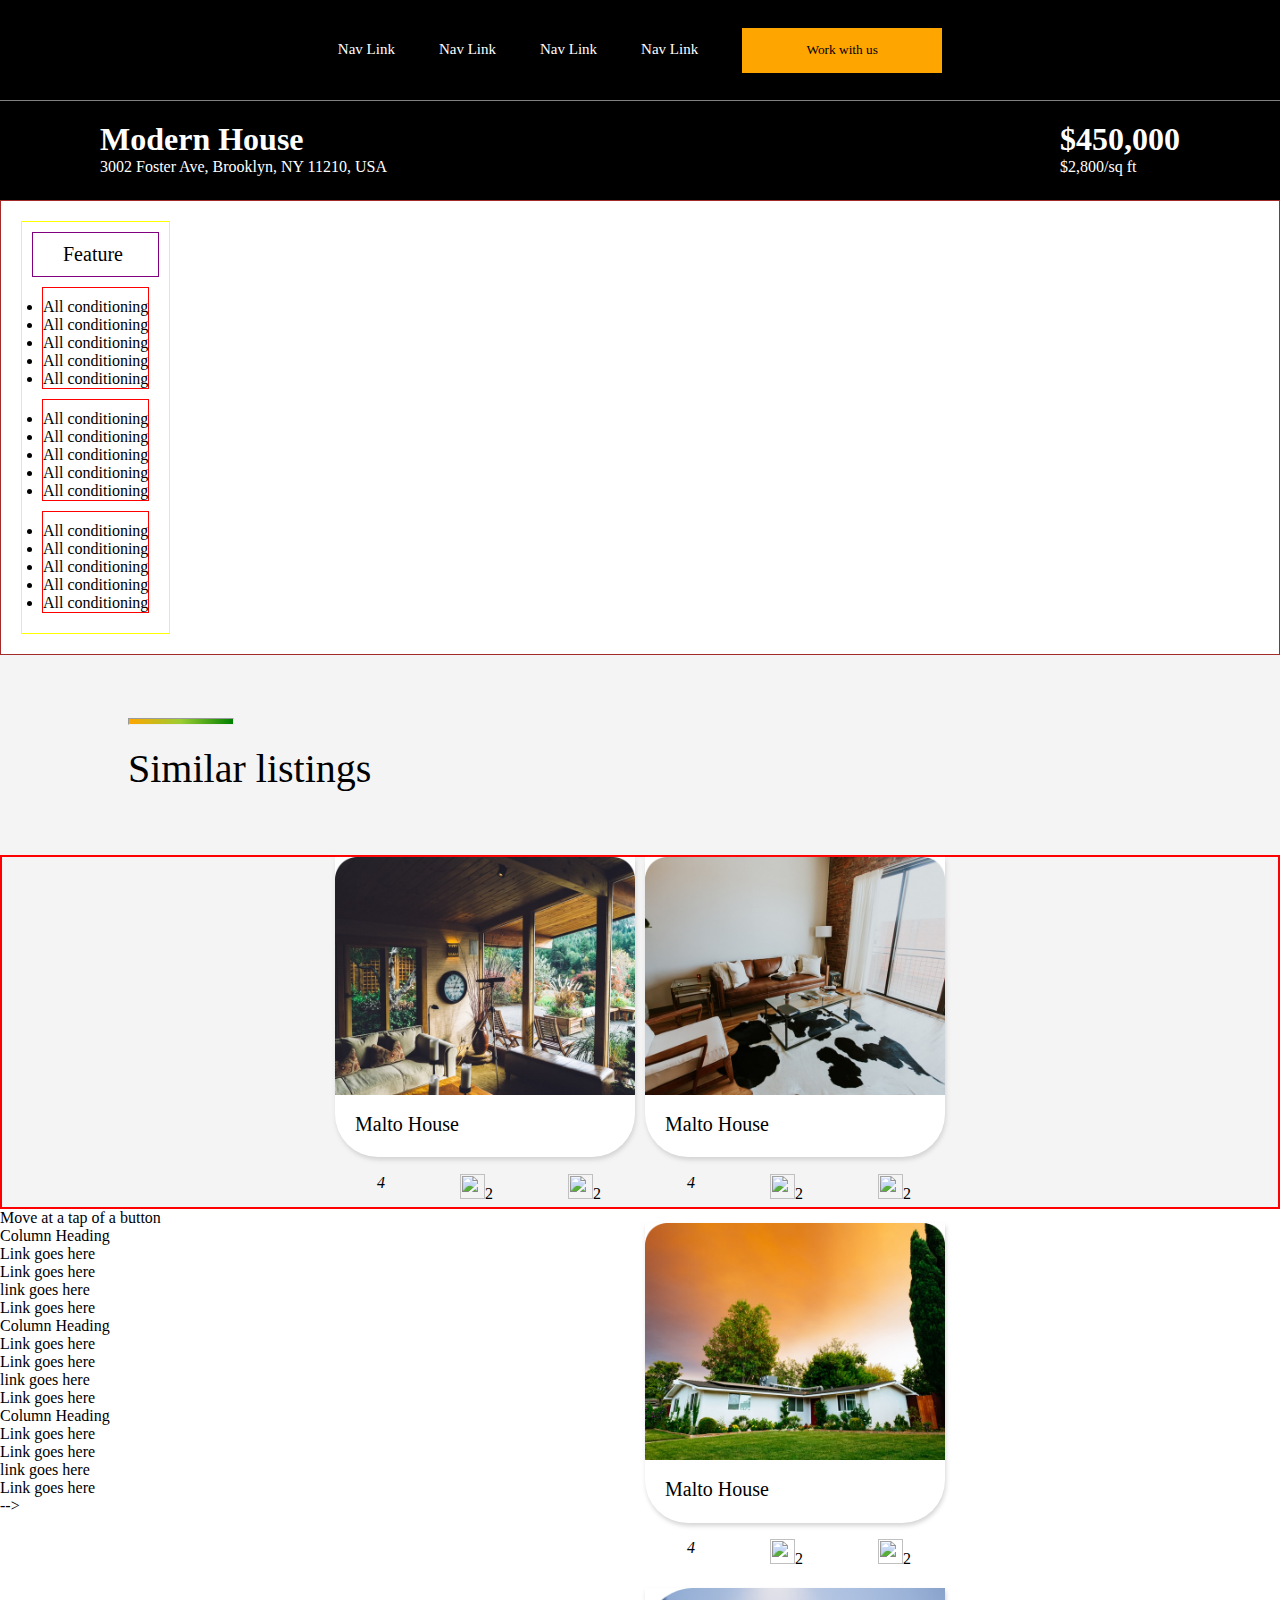
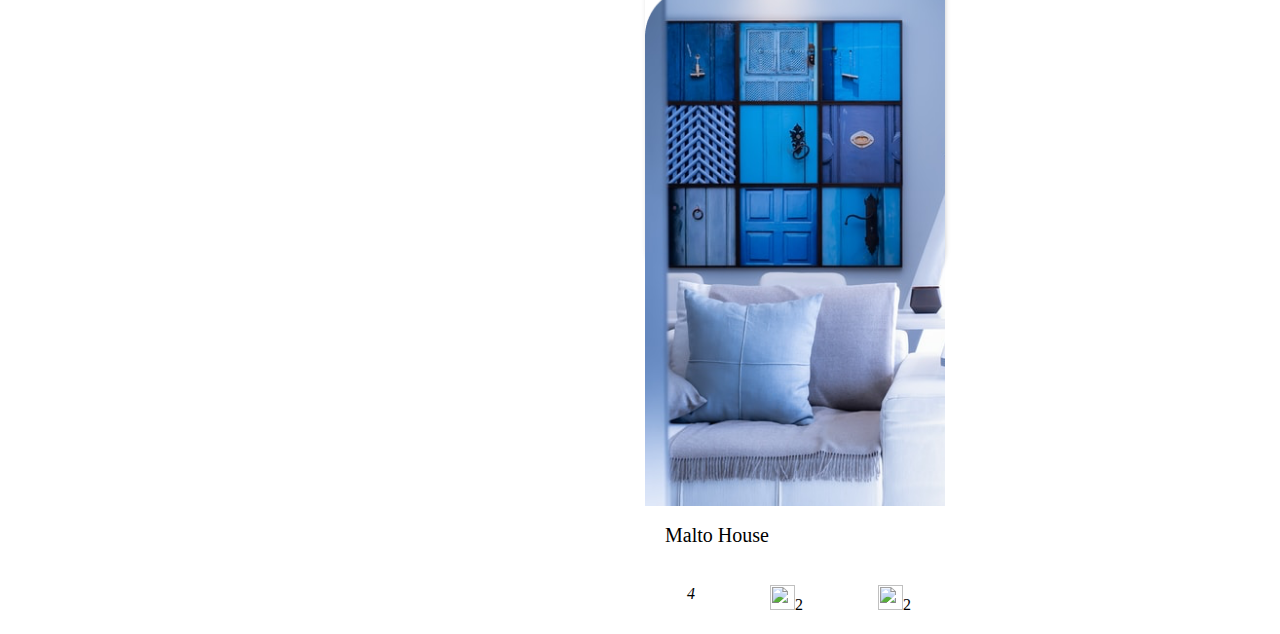
==== movers.html @ b7809512 "Add a README.md" ====
<html lang="en">

  <head>
    <meta charset="UTF-8">
    <meta http-equiv="X-UA-Compatible" content="IE=edge">
    <meta name="viewport" content="width=device-width, initial-scale=1.0">
    <title>Page2</title>
    <link rel="stylesheet" href="./assets/index.css/styles2.css">
    <script src="https://kit.fontawesome.com/23f94e1453.js" crossorigin="anonymous"></script>
    <link rel="preconnect" href="https://fonts.googleapis.com">
    <link rel="preconnect" href="https://fonts.gstatic.com" crossorigin>
  </head>

  <body>
    <!--pg2section1-->
    <header class="header">
      <nav class="navbar">
        <ul>
          <li>Nav Link</li>
          <li>Nav Link</li>
          <li>Nav Link</li>
          <li>Nav Link</li>
          <li><button type="submit" class="header_btn">Work with us</button></li>
        </ul>
      </nav>
      <div class="header_lower_section">
        <div class="left_section">
          <h1>Modern House</h1>
          <p>3002 Foster Ave, Brooklyn, NY 11210, USA</p>
        </div>
        <div class="right_section">
          <h1>$450,000</h1>
          <p>$2,800/sq ft</p>
        </div>
      </div>
    </header>

    <!--<div class="Showcase">
      <div class="pictures">
        <div class="bigPic">
          <img src="" alt="">
        </div>
        <div class="smallPic">
          <img src="" alt="">
          <img src="" alt="">
          <img src="" alt="">
          <img src="" alt="">
          <img src="" alt="">
          <img src="" alt="">
          <img src="" alt="">
        </div>
      </div>
      <div class="pg2card">

      </div>
    </div>-->


    
    <!--<section class="pg2section4">

      <div class="section4Dets">
        <div class="desc1">
          <h3>Description</h3>
        </div>

        <div class="paragraph">
          <p>Lorem ipsum dolor, sit amet consectetur adipisicing elit. Officia iste<br> quis excepturi delectus
            voluptatum
            earum nostrum atque sunt ab eius<br> veniam corporis reiciendis quidem, quo autem cupiditate hic
            reprehenderit
            fugit?</p>
        </div>

        <div class="paragraph">
          <p>Lorem ipsum dolor, sit amet consectetur adipisicing elit. Dolore cum<br> maxime deleniti eveniet ducimus
            dolores vero, nam sapiente amet culpa, aliquid<br> dignissimos nesciunt sint ea. Magni rerum harum aut
            ducimus.
          </p>
        </div>

        <div class="paragraph>">
          <p>Lorem ipsum dolor sit amet, consectetur adipisicing elit. Nisi, eum deleniti<br> nam
            totam ipsam sit tenetur
            assumenda voluptates similique officiis. Accusantium <br>aliquam ducimus excepturi aperiam doloribus
            asperiores
            nam, ut magni?</p>
        </div>
      </div>


      </div>
    </section>-->

      <section class="pg2section5">
        <div class="section5Dets">
          <div class="feature">
            <h3>Feature</h3>

          </div>
          <div class="list1">
            <ul>
              <li>All conditioning</li>
              <li>All conditioning</li>
              <li>All conditioning</li>
              <li>All conditioning</li>
              <li>All conditioning</li>
            </ul>
          </div>
          <div class="list2">
            <ul>
              <li>All conditioning</li>
              <li>All conditioning</li>
              <li>All conditioning</li>
              <li>All conditioning</li>
              <li>All conditioning</li>
            </ul>
          </div>
          <div class="list3">
            <ul>
              <li>All conditioning</li>
              <li>All conditioning</li>
              <li>All conditioning</li>
              <li>All conditioning</li>
              <li>All conditioning</li>
            </ul>
          </div>
        </div>
    </section>


    <!--pg2Section6-->
    <div class="listings">
      <hr class="line2">
      <h2>Similar listings</h2>
    </div>

    <section class="similarListings">
      <div class="images">
        <div class="Malto">
          <img src="./assets/images/Rectangle-7.png" alt="Malto House">
        </div>
        <br>
        <div class="generalbox">
          <h3>
            Malto House
          </h3>

          <br>
          <div class="icons">
            <div class="box1">
              <i class="fa-solid fa-car fa-1x"> 4</i>
            </div>
            <div class="box2">
              <img
                src="https://img.icons8.com/external-glyph-pongsakorn-tan/64/000000/external-bath-furniture-glyph-pongsakorn-tan.png">2
            </div>
            <div class="box3">
              <img src="https://img.icons8.com/ios-glyphs/30/000000/hashtag-large.png">2
            </div>

          </div>
        </div>

      </div>


      <div class="images">
        <div class="Malto">
          <img src="./assets/images/Rectangle-8.png" alt="Malto House">
        </div>
        <br>
        <div class="generalbox">
          <h3>
            Malto House
          </h3>

          <br>
          <div class="icons">
            <div class="box1">
              <i class="fa-solid fa-car fa-1x"> 4</i>
            </div>
            <div class="box2">
              <img
                src="https://img.icons8.com/external-glyph-pongsakorn-tan/64/000000/external-bath-furniture-glyph-pongsakorn-tan.png">2
            </div>
            <div class="box3">
              <img src="https://img.icons8.com/ios-glyphs/30/000000/hashtag-large.png">2
            </div>

          </div>

        </div>

        <div class="images">
          <div class="Malto">

            <img src="./assets/images/Rectangle-9.png" alt="Malto House">
          </div>
          <br>
          <div class="generalbox">
            <h3>
              Malto House
            </h3>

            <br>
            <div class="icons">
              <div class="box1">
                <i class="fa-solid fa-car fa-1x"> 4</i>
              </div>
              <div class="box2">
                <img
                  src="https://img.icons8.com/external-glyph-pongsakorn-tan/64/000000/external-bath-furniture-glyph-pongsakorn-tan.png">2
              </div>
              <div class="box3">
                <img src="https://img.icons8.com/ios-glyphs/30/000000/hashtag-large.png">2
              </div>

            </div>

          </div>

          <div class="images">
            <div class="Malto">

              <img src="./assets/images/Rectangle-10.png" alt="Malto House">
            </div>
            <br>
            <div class="generalbox">
              <h3>
                Malto House
              </h3>

              <br>
              <div class="icons">
                <div class="box1">
                  <i class="fa-solid fa-car fa-1x"> 4</i>
                </div>
                <div class="box2">
                  <img
                    src="https://img.icons8.com/external-glyph-pongsakorn-tan/64/000000/external-bath-furniture-glyph-pongsakorn-tan.png">2
                </div>
                <div class="box3">
                  <img src="https://img.icons8.com/ios-glyphs/30/000000/hashtag-large.png">2
                </div>

              </div>

            </div>
    </section>


    <footer>
      <div class="sect_a">
        <p class="footer_p">Move at a tap of <span class="orange_footer_text">a button</span> </p>
      </div>
      <div class="footer_flex_items">
        <!--<div class="icons">
          icons
        </div>-->
        <div class="link_list_1">
          <ul>
            <li class="heading">Column Heading</li>
            <li>Link goes here</li>
            <li>Link goes here</li>
            <li>link goes here</li>
            <li>Link goes here</li>
          </ul>
        </div>
        <div class="link_list_1">
          <ul>
            <li class="heading">Column Heading</li>
            <li>Link goes here</li>
            <li>Link goes here</li>
            <li>link goes here</li>
            <li>Link goes here</li>
          </ul>
        </div>
        <div class="link_list_1">
          <ul>
            <li class="heading">Column Heading</li>
            <li>Link goes here</li>
            <li>Link goes here</li>
            <li>link goes here</li>
            <li>Link goes here</li>
          </ul>
        </div>
      </div>-->
    </footer>

  </body>



</html>
---- assets/index.css/styles2.css ----
* {
  margin: 0;
  padding: 0;
  font-family: 'Poppins', 'Actor', 'Adamina';
}

header {
  background-color: black;
  height: 200px;
}

.navbar {
  display: flex;
  justify-content: space-evenly;
  height: 100px;
  align-items: center;

}

.navbar>ul>li {
  color: white;
  display: inline-block;
  padding: 20px;
  font-size: 15px;
}

.header_btn {
  background-color: orange;
  height: 45px;
  width: 200px;
  border: none;
}

.header_lower_section {
  display: flex;
  justify-content: space-between;
  color: white;
  padding-right: 100px;
  padding-left: 100px;
  border-top: 1px solid gray;
  padding-top: 20px;
  padding-bottom: 20px;
}

.pg2section4 {
  border: 1px solid blue;
  padding: 10px;
  margin: 10px;
}

.section4Dets {
  border: 1px solid yellow;
  padding-top: 10px;
  padding-bottom: 10px;
  margin-top: 10px;
  margin-bottom: 10px;
}

.desc1 {
  border: 1px solid purple;
  margin-top: 10px;
  margin-bottom: 10px;
}

.paragraph {
  border: 1px solid green;
  padding-top: 10px;
  padding-bottom: 10px;
  padding-left: 10px;
}

.pg2section5 {
  border: 1px solid brown;
  padding: 20px;
  display: flex;
  justify-content: space-between;
}

.section5Dets {
  border: 1px solid yellow;
  padding: 10px;
  justify-content: space-between;
  display: inline-block;
}

.feature {
  border: 1px solid purple;
  padding: 10px;

}

.list1 {
  border: 1px solid red;
  flex-direction: row;
  padding-top: 10px;
  margin: 10px;
}

.list2 {
  border: 1px solid red;
  flex-direction: row;
  padding-top: 10px;
  margin: 10px;
}

.list3 {
  border: 1px solid red;
  flex-direction: row;
  padding-top: 10px;
  margin: 10px;
}

.listings {
  display: flex;
  flex-direction: column;
  height: 200px;
  justify-content: center;
  background: rgba(204, 204, 204, 0.21);
  padding-left: 10%;
}

hr.line2 {
  width: 9%;
  height: 5px;
  background-image: linear-gradient(to right, orange, yellowgreen, green);
}

.listings h2 {
  font-weight: lighter;
  font-size: 40px;
  padding-top: 20px;
}

.box1 img {
  width: 25px;
}

.box2 img {
  width: 25px;
}

.box3 img {
  width: 25px;
}

.Malto img {
  width: 300px;
}


.icons {
  display: flex;
  gap: 5px;
}

.similarListings {
  display: flex;
  justify-content: center;
  background: #cccccc36;
  height: 350px;
  gap: 10px;
  border: 2px solid red;
}


.box1 {
  padding: 20px 20px 20px 42px;
}

.box2 {
  padding: 20px 20px 20px 50px;
}

.box3 {
  padding: 20px 20px 20px 50px;
}

.images {
  background: #fff;
  height: 300px;
  border-bottom-left-radius: 43px;
  border-bottom-right-radius: 43px;
  box-shadow: 1px 3px 4px 0px #cccc;
}

h3 {
  padding-left: 20px;
  font-size: 20px;
  font-weight: lighter;
}


/* footer { 
  background-color: rgb(0, 0, 7);
  height: 300px;
}

.footer_flex_items {
  display: flex;
  justify-content: space-around;
  color: white;
}

.footer_p {
  font-size: 30px;
  color: white;
  margin-bottom: 50px;
  padding-left: 50px;
  padding-top: 80px;
}

.heading {
  list-style: none;
  font-style: bold;
}

.orange_footer_text {
  color: orange;
}
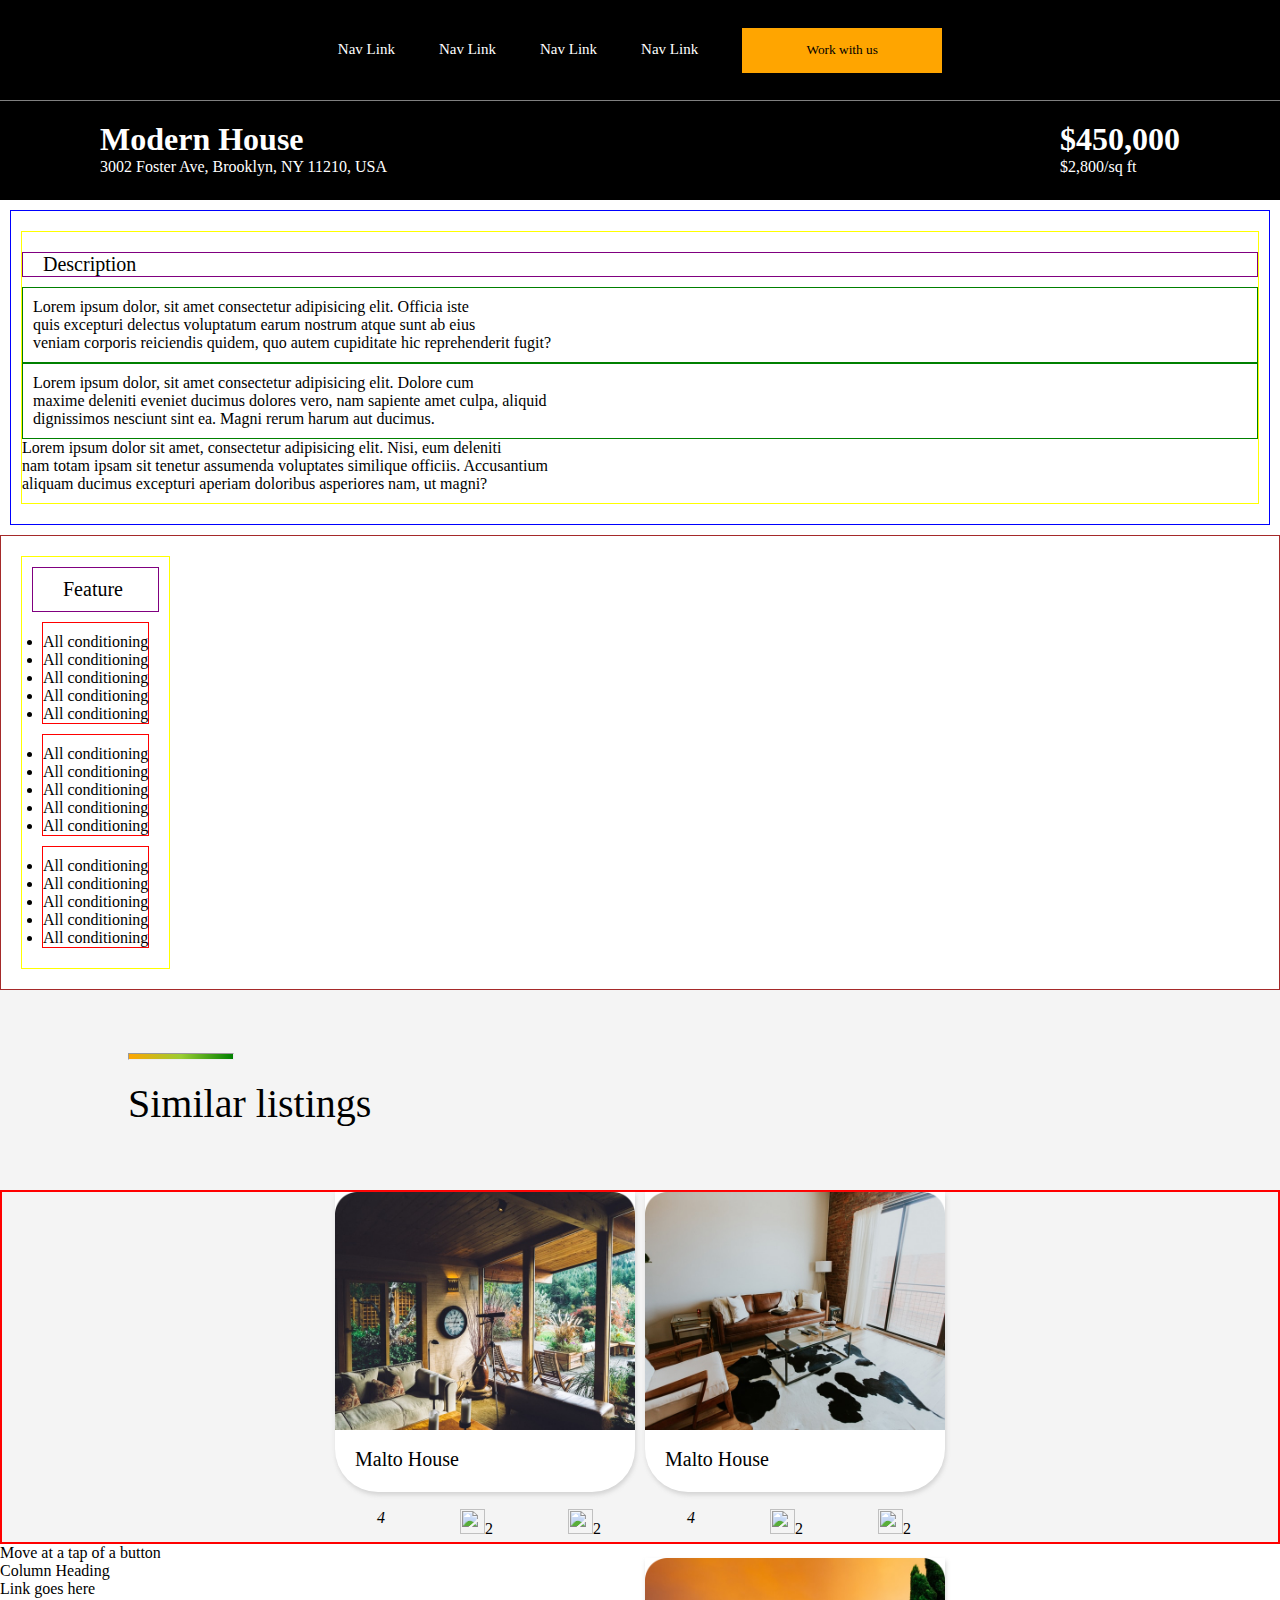
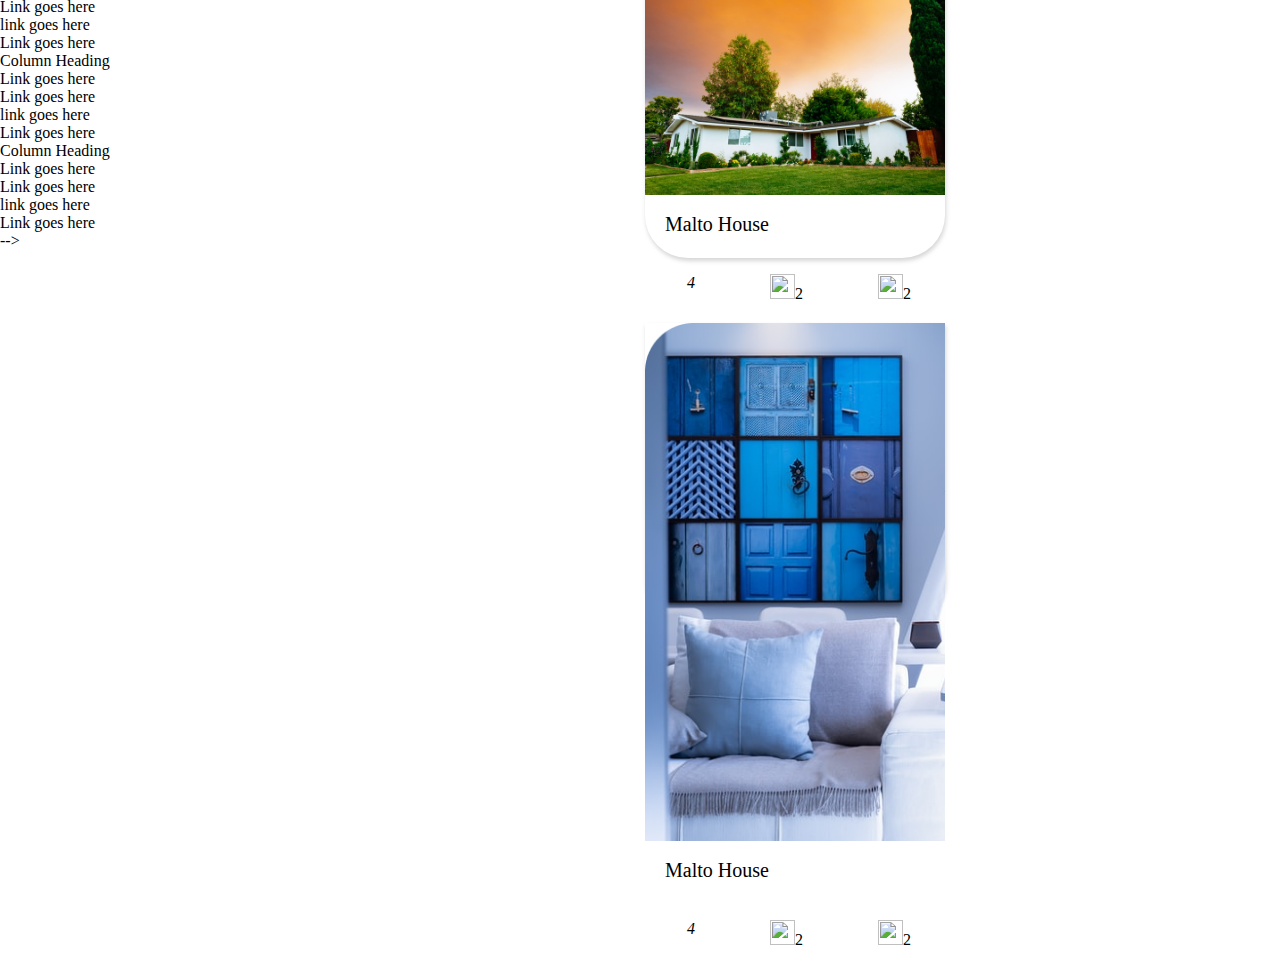
==== commit 081c8644: "Update page 2" ====
--- a/movers.html
+++ b/movers.html
@@ -57,7 +57,7 @@
 
 
     
-    <!--<section class="pg2section4">
+    <section class="pg2section4">
 
       <div class="section4Dets">
         <div class="desc1">
@@ -90,7 +90,7 @@
 
 
       </div>
-    </section>-->
+    </section>
 
       <section class="pg2section5">
         <div class="section5Dets">
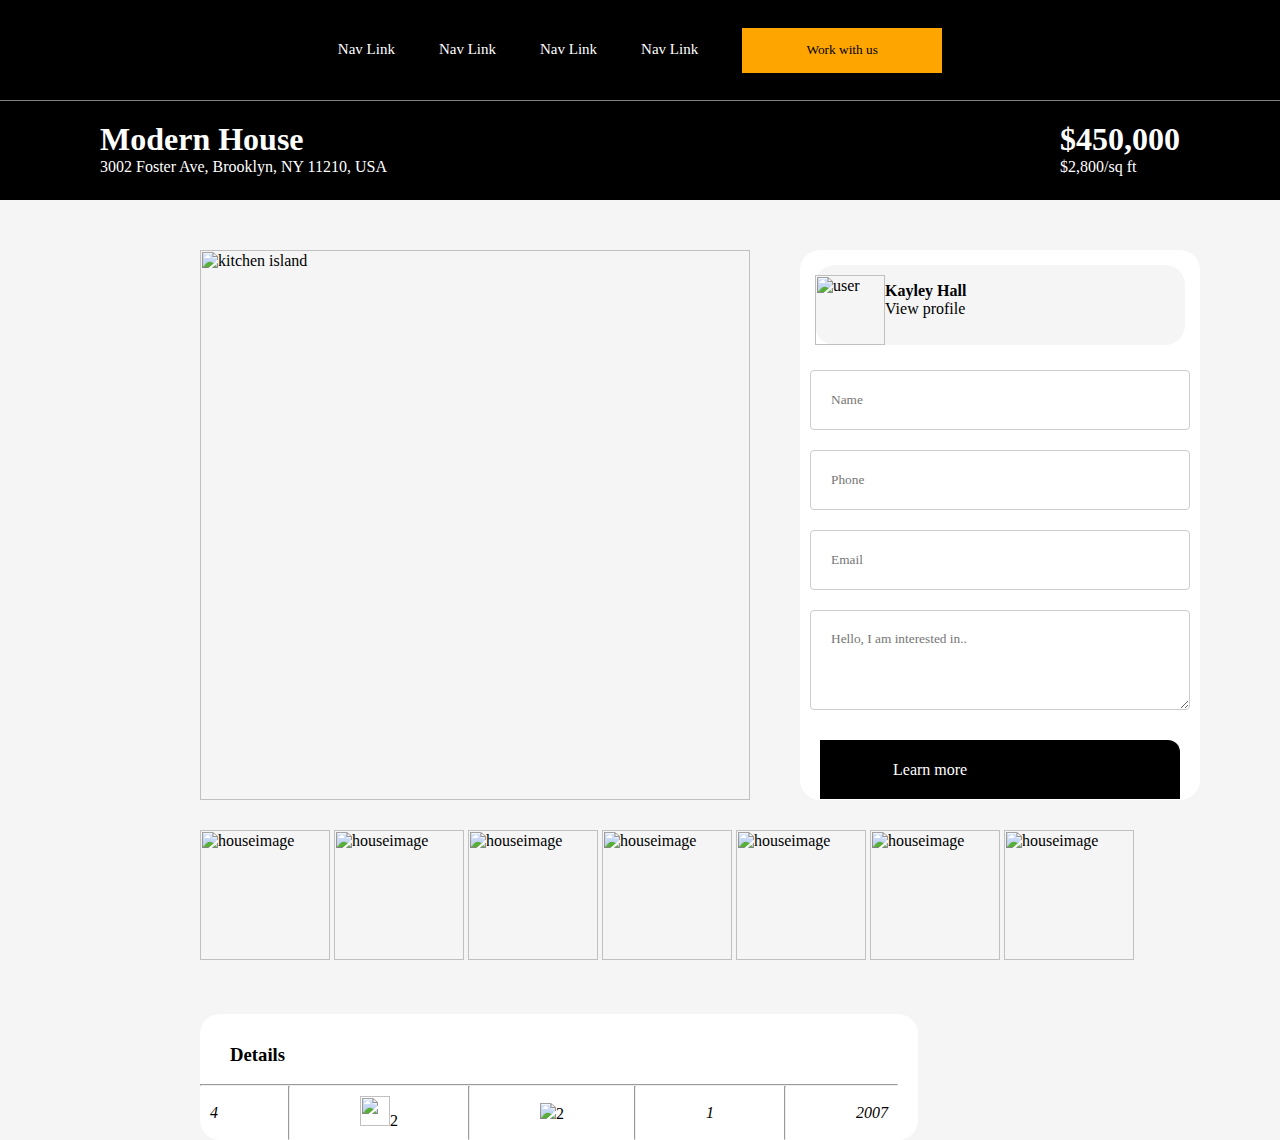
==== commit 982ce54f: "Add images and icons in page 2" ====
--- a/movers.html
+++ b/movers.html
@@ -34,30 +34,89 @@
         </div>
       </div>
     </header>
-
-    <!--<div class="Showcase">
-      <div class="pictures">
-        <div class="bigPic">
-          <img src="" alt="">
-        </div>
-        <div class="smallPic">
-          <img src="" alt="">
-          <img src="" alt="">
-          <img src="" alt="">
-          <img src="" alt="">
-          <img src="" alt="">
-          <img src="" alt="">
-          <img src="" alt="">
-        </div>
-      </div>
-      <div class="pg2card">
-
-      </div>
-    </div>-->
-
-
-    
-    <section class="pg2section4">
+    <!--pg2section2-->
+
+    <div class="content-wrapper">
+
+      <div class="kitchen">
+        <div class="kitchen-island">
+          <img src="./assests/images/Property%20House.png" alt="kitchen island">
+        </div>
+        <div class="profile">
+          <form action="">
+            <div class="profile-img">
+              <img src="/assests/images/user.png" alt="user">
+              <div class="kaylee">
+                <h4>Kayley Hall</h4>
+                <p>View profile</p>
+              </div>
+            </div>
+            <input type="text" id="name" name="firstname" placeholder="Name">
+            <input type="text" id="phone" name="firstname" placeholder="Phone">
+            <input type="text" id="email" name="firstname" placeholder="Email">
+            <textarea id="subject" name="subject" placeholder="Hello, I am interested in.."
+              style="height:100px"></textarea>
+          </form>
+          <div class="learn-more">
+            <a class="learn">Learn more</a>
+          </div>
+        </div>
+      </div>
+
+      <div class="slid-show">
+        <img src="/assests/images/Rectangle.png" alt="houseimage">
+        <img src="/assests/images/Rectangle-1.png" alt="houseimage">
+        <img src="/assests/images/Rectangle-2.png" alt="houseimage">
+        <img src="/assests/images/Rectangle-3.png" alt="houseimage">
+        <img src="/assests/images/Rectangle-4.png" alt="houseimage">
+        <img src="/assests/images/Rectangle-5.png" alt="houseimage">
+        <img src="/assests/images/Rectangle-6.png" alt="houseimage">
+      </div>
+
+
+      <!--pq2section3-->
+      <div class="details">
+        <div class="main-box">
+          <h3>Details</h3>
+          <br>
+          <hr style="color: black">
+          <div class="icons2">
+
+            <div class="box1">
+              <i class="fa-solid fa-car fa-1x"> 4</i>
+            </div>
+            <hr style="color: black">
+            <div class="box1">
+              <img style="width: 30px; height: 30px"
+                src="https://img.icons8.com/external-glyph-pongsakorn-tan/64/000000/external-bath-furniture-glyph-pongsakorn-tan.png">2
+            </div>
+            <hr style="color: black">
+            <div class="box1">
+              <img src="https://img.icons8.com/ios-glyphs/30/000000/hashtag-large.png">2
+            </div>
+            <hr style="color: black">
+            <div class="box1">
+              <i class="fa-solid fa-building-columns fa-1x"> 1</i>
+            </div>
+            <hr style="color: black">
+            <div class="box1">
+              <i class="fa-regular fa-calendar"> 2007</i>
+            </div>
+
+          </div>
+
+        </div>
+      </div>
+
+
+    </div>
+
+
+
+
+
+
+    <!--<section class="pg2section4">
 
       <div class="section4Dets">
         <div class="desc1">
@@ -92,44 +151,44 @@
       </div>
     </section>
 
-      <section class="pg2section5">
-        <div class="section5Dets">
-          <div class="feature">
-            <h3>Feature</h3>
-
-          </div>
-          <div class="list1">
-            <ul>
-              <li>All conditioning</li>
-              <li>All conditioning</li>
-              <li>All conditioning</li>
-              <li>All conditioning</li>
-              <li>All conditioning</li>
-            </ul>
-          </div>
-          <div class="list2">
-            <ul>
-              <li>All conditioning</li>
-              <li>All conditioning</li>
-              <li>All conditioning</li>
-              <li>All conditioning</li>
-              <li>All conditioning</li>
-            </ul>
-          </div>
-          <div class="list3">
-            <ul>
-              <li>All conditioning</li>
-              <li>All conditioning</li>
-              <li>All conditioning</li>
-              <li>All conditioning</li>
-              <li>All conditioning</li>
-            </ul>
-          </div>
-        </div>
+    <section class="pg2section5">
+      <div class="section5Dets">
+        <div class="feature">
+          <h3>Feature</h3>
+
+        </div>
+        <div class="list1">
+          <ul>
+            <li>All conditioning</li>
+            <li>All conditioning</li>
+            <li>All conditioning</li>
+            <li>All conditioning</li>
+            <li>All conditioning</li>
+          </ul>
+        </div>
+        <div class="list2">
+          <ul>
+            <li>All conditioning</li>
+            <li>All conditioning</li>
+            <li>All conditioning</li>
+            <li>All conditioning</li>
+            <li>All conditioning</li>
+          </ul>
+        </div>
+        <div class="list3">
+          <ul>
+            <li>All conditioning</li>
+            <li>All conditioning</li>
+            <li>All conditioning</li>
+            <li>All conditioning</li>
+            <li>All conditioning</li>
+          </ul>
+        </div>
+      </div>
     </section>
 
 
-    <!--pg2Section6-->
+    <!--pg2Section6
     <div class="listings">
       <hr class="line2">
       <h2>Similar listings</h2>
@@ -257,7 +316,7 @@
       <div class="footer_flex_items">
         <!--<div class="icons">
           icons
-        </div>-->
+        </div>
         <div class="link_list_1">
           <ul>
             <li class="heading">Column Heading</li>
@@ -285,8 +344,8 @@
             <li>Link goes here</li>
           </ul>
         </div>
-      </div>-->
-    </footer>
+      </div>
+    </footer>-->
 
   </body>
 
--- a/assets/index.css/styles2.css
+++ b/assets/index.css/styles2.css
@@ -1,7 +1,10 @@
+@import url('https://fonts.googleapis.com/css2?family=Adamina&display=swap');
+@import url('https://fonts.googleapis.com/css2?family=Adamina&family=Poppins:wght@100&display=swap');
+
 * {
   margin: 0;
   padding: 0;
-  font-family: 'Poppins', 'Actor', 'Adamina';
+  font-family: 'Actor';
 }
 
 header {
@@ -40,9 +43,120 @@
   border-top: 1px solid gray;
   padding-top: 20px;
   padding-bottom: 20px;
-}
-
-.pg2section4 {
+
+}
+
+/* pg2section2 */
+
+.content-wrapper {
+  /*background-color: red;*/
+  /*height: 500px;*/
+  display: flex;
+  flex-direction: column;
+  background-color: whitesmoke;
+}
+
+.kitchen {
+  display: flex;
+  flex-direction: row;
+  margin-top: 50px;
+  margin-bottom: 30px;
+}
+
+.kitchen-island img {
+  /*max-height: 500px;*/
+  margin-left: 200px;
+  height: 550px;
+}
+
+.profile {
+  margin-left: 50px;
+  border-radius: 20px;
+  /*border: 1px solid black;*/
+  background-color: white;
+  height: 550px;
+  width: 400px;
+  display: flex;
+  flex-direction: column;
+}
+
+.profile-img {
+  display: flex;
+  margin: 15px;
+  padding-top: 10px;
+  border-radius: 20px;
+  background-color: whitesmoke;
+}
+
+.kaylee {
+  padding-top: 7px;
+}
+
+.profile-img img {
+  width: 70px;
+}
+
+input[type=text],
+select,
+textarea {
+  width: 95%;
+  height: 60px;
+  padding: 20px 20px;
+  margin: 10px;
+  display: inline-block;
+  border: 1px solid #ccc;
+  border-radius: 4px;
+  box-sizing: border-box;
+}
+
+.learn-more {
+  padding: 21px 155px 20px 73px;
+  border-top-right-radius: 12px;
+  color: rgb(255, 255, 255);
+  background: rgb(0, 0, 0);
+  margin: 20px;
+}
+
+.slid-show {
+  margin-left: 200px;
+}
+
+.slid-show img {
+  width: 130px;
+}
+
+/* pg2section3 */
+
+.details {
+  display: flex;
+  /*background: #ffffff;*/
+  margin-top: 50px;
+  margin-left: 150px;
+}
+
+.main-box {
+  background: #fff;
+  margin-left: 50px;
+  padding: 30px 20px 0px 0px;
+  border-radius: 20px;
+
+}
+
+h3 {
+  padding-left: 30px;
+}
+
+.icons2 {
+  display: flex;
+  gap: 60px;
+}
+
+.box1 {
+  align-content: center;
+  padding: 10px;
+}
+
+/* .pg2section4 {  
   border: 1px solid blue;
   padding: 10px;
   margin: 10px;
@@ -112,7 +226,7 @@
 
 .listings {
   display: flex;
-  flex-direction: column;
+  flex-direction: row;
   height: 200px;
   justify-content: center;
   background: rgba(204, 204, 204, 0.21);
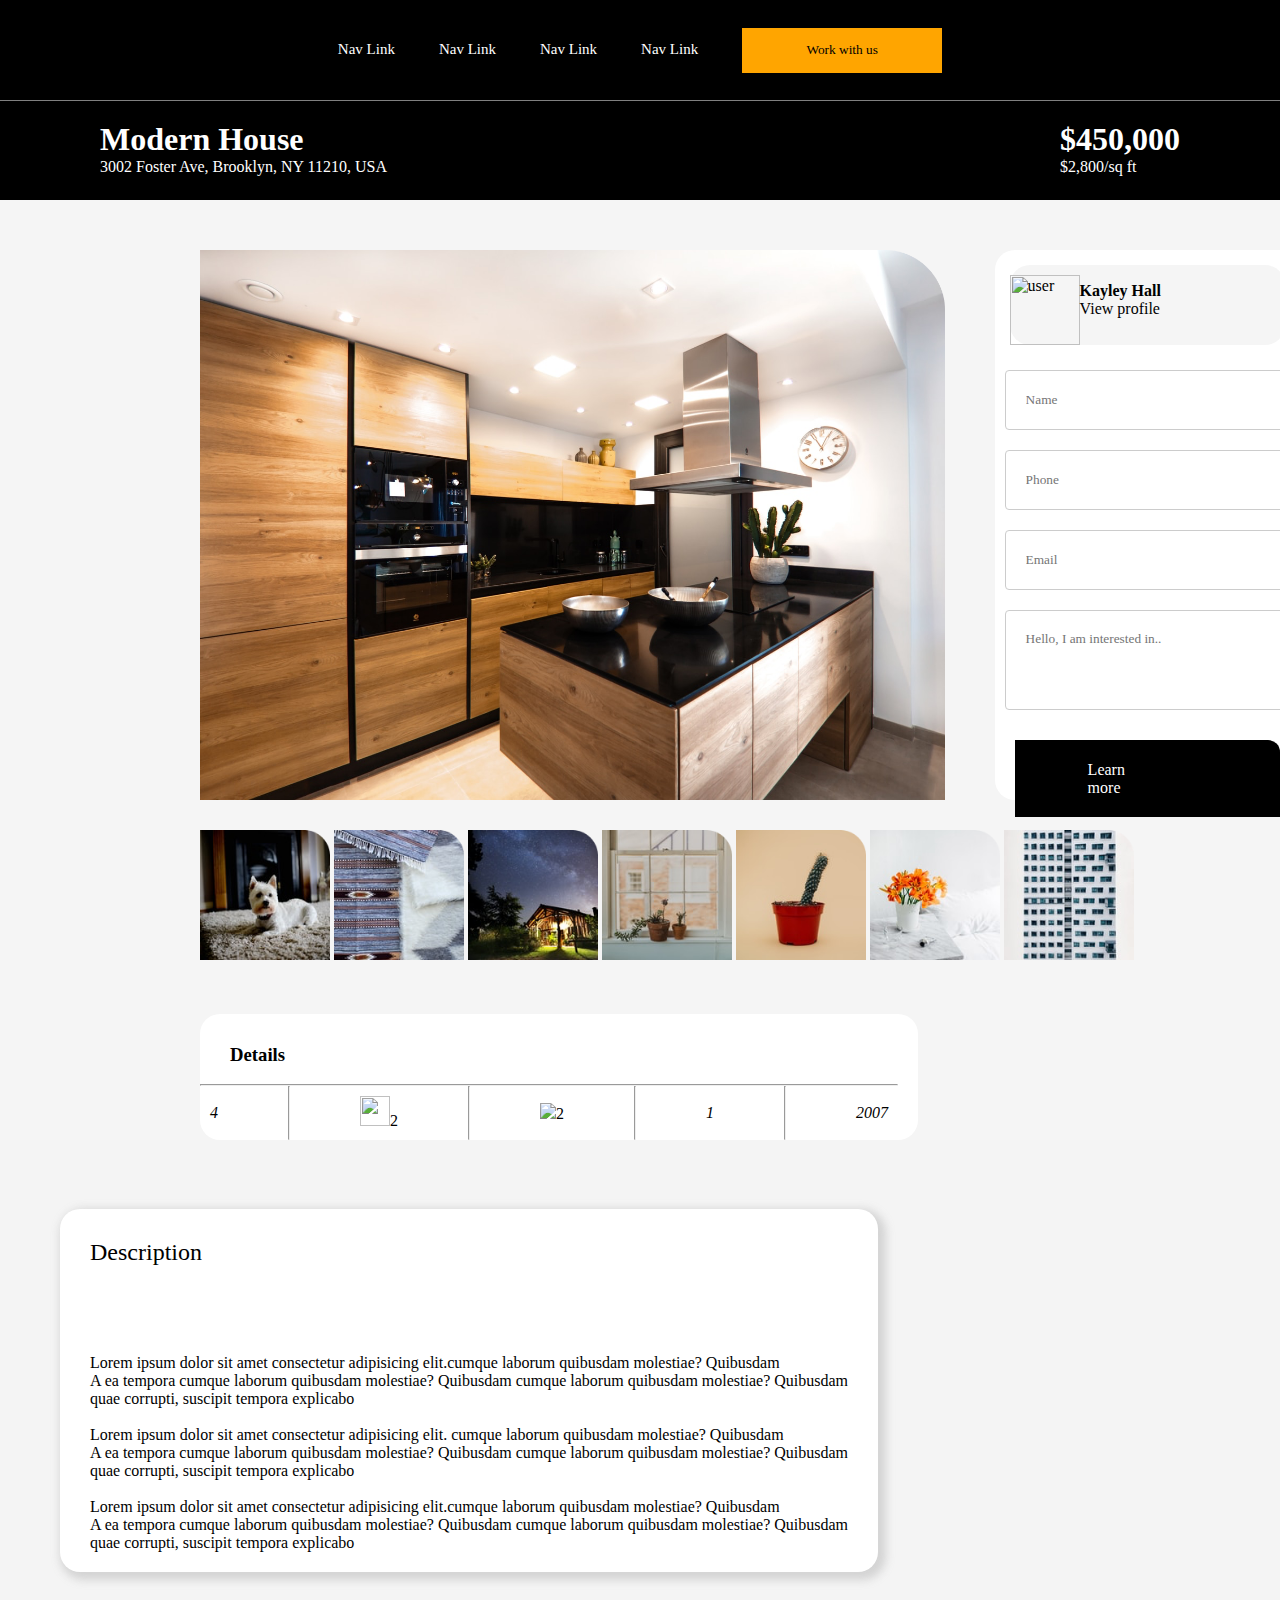
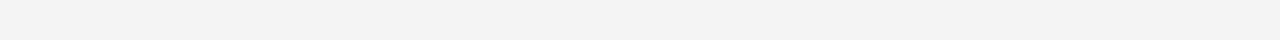
==== commit 0d415704: "Update a section on movers.html page" ====
--- a/movers.html
+++ b/movers.html
@@ -40,12 +40,12 @@
 
       <div class="kitchen">
         <div class="kitchen-island">
-          <img src="./assests/images/Property%20House.png" alt="kitchen island">
+          <img src="./assets/images/Property House.png" alt="kitchen island">
         </div>
         <div class="profile">
           <form action="">
             <div class="profile-img">
-              <img src="/assests/images/user.png" alt="user">
+              <img src="." alt="user">
               <div class="kaylee">
                 <h4>Kayley Hall</h4>
                 <p>View profile</p>
@@ -64,13 +64,13 @@
       </div>
 
       <div class="slid-show">
-        <img src="/assests/images/Rectangle.png" alt="houseimage">
-        <img src="/assests/images/Rectangle-1.png" alt="houseimage">
-        <img src="/assests/images/Rectangle-2.png" alt="houseimage">
-        <img src="/assests/images/Rectangle-3.png" alt="houseimage">
-        <img src="/assests/images/Rectangle-4.png" alt="houseimage">
-        <img src="/assests/images/Rectangle-5.png" alt="houseimage">
-        <img src="/assests/images/Rectangle-6.png" alt="houseimage">
+        <img src="./assets/images/Rectangle.png" alt="houseimage">
+        <img src="./assets/images/Rectangle-1.png" alt="houseimage">
+        <img src="./assets/images/Rectangle-2.png" alt="houseimage">
+        <img src="./assets/images/Rectangle-3.png" alt="houseimage">
+        <img src="./assets/images/Rectangle-4.png" alt="houseimage">
+        <img src="./assets/images/Rectangle-5.png" alt="houseimage">
+        <img src="./assets/images/Rectangle-6.png" alt="houseimage">
       </div>
 
 
@@ -112,46 +112,50 @@
     </div>
 
 
-
-
-
-
-    <!--<section class="pg2section4">
-
-      <div class="section4Dets">
-        <div class="desc1">
-          <h3>Description</h3>
-        </div>
-
-        <div class="paragraph">
-          <p>Lorem ipsum dolor, sit amet consectetur adipisicing elit. Officia iste<br> quis excepturi delectus
-            voluptatum
-            earum nostrum atque sunt ab eius<br> veniam corporis reiciendis quidem, quo autem cupiditate hic
-            reprehenderit
-            fugit?</p>
-        </div>
-
-        <div class="paragraph">
-          <p>Lorem ipsum dolor, sit amet consectetur adipisicing elit. Dolore cum<br> maxime deleniti eveniet ducimus
-            dolores vero, nam sapiente amet culpa, aliquid<br> dignissimos nesciunt sint ea. Magni rerum harum aut
-            ducimus.
-          </p>
-        </div>
-
-        <div class="paragraph>">
-          <p>Lorem ipsum dolor sit amet, consectetur adipisicing elit. Nisi, eum deleniti<br> nam
-            totam ipsam sit tenetur
-            assumenda voluptates similique officiis. Accusantium <br>aliquam ducimus excepturi aperiam doloribus
-            asperiores
-            nam, ut magni?</p>
-        </div>
-      </div>
-
-
-      </div>
+<!--pg2section4-->
+    <section class="explanation">
+    <div class="theory">
+      <h2>
+        Description
+      </h2>
+    
+      <br>
+    
+      <div class="filler">
+        Lorem ipsum dolor sit amet consectetur adipisicing elit.cumque laborum quibusdam molestiae? Quibusdam
+        <br>
+        A ea tempora cumque laborum quibusdam molestiae? Quibusdam cumque laborum quibusdam molestiae? Quibusdam
+        <br>
+        quae corrupti, suscipit tempora explicabo
+    
+        <br>
+    
+        <br>
+    
+        Lorem ipsum dolor sit amet consectetur adipisicing elit. cumque laborum quibusdam molestiae? Quibusdam
+        <br>
+        A ea tempora cumque laborum quibusdam molestiae? Quibusdam cumque laborum quibusdam molestiae? Quibusdam
+        <br>
+        quae corrupti, suscipit tempora explicabo
+    
+        <br>
+    
+        <br>
+    
+        Lorem ipsum dolor sit amet consectetur adipisicing elit.cumque laborum quibusdam molestiae? Quibusdam
+        <br>
+        A ea tempora cumque laborum quibusdam molestiae? Quibusdam cumque laborum quibusdam molestiae? Quibusdam
+        <br>
+        quae corrupti, suscipit tempora explicabo
+    
+    
+      </div>
+    
+    </div>
+    
     </section>
 
-    <section class="pg2section5">
+    <!--<section class="pg2section5">
       <div class="section5Dets">
         <div class="feature">
           <h3>Feature</h3>
--- a/assets/index.css/styles2.css
+++ b/assets/index.css/styles2.css
@@ -156,6 +156,37 @@
   padding: 10px;
 }
 
+
+/* pg2section4 */
+
+section.explanation {
+  display: flex;
+  height: 500px;
+  align-items: center;
+  background: rgba(204, 204, 204, 0.21);
+}
+
+.theory {
+  margin-left: 60px;
+  background: #fff;
+  padding: 30px 30px 20px 30px;
+  border-radius: 20px;
+  box-shadow: rgb(204 204 204 / 80%) 4px 4px 8px 4px;
+}
+
+.theory h2 {
+  font-weight: lighter;
+}
+
+.filler {
+  padding-top: 70px;
+}
+
+.featheader {
+  position: absolute;
+  padding-top: 100px;
+  margin-left: 80px;
+}
 /* .pg2section4 {  
   border: 1px solid blue;
   padding: 10px;
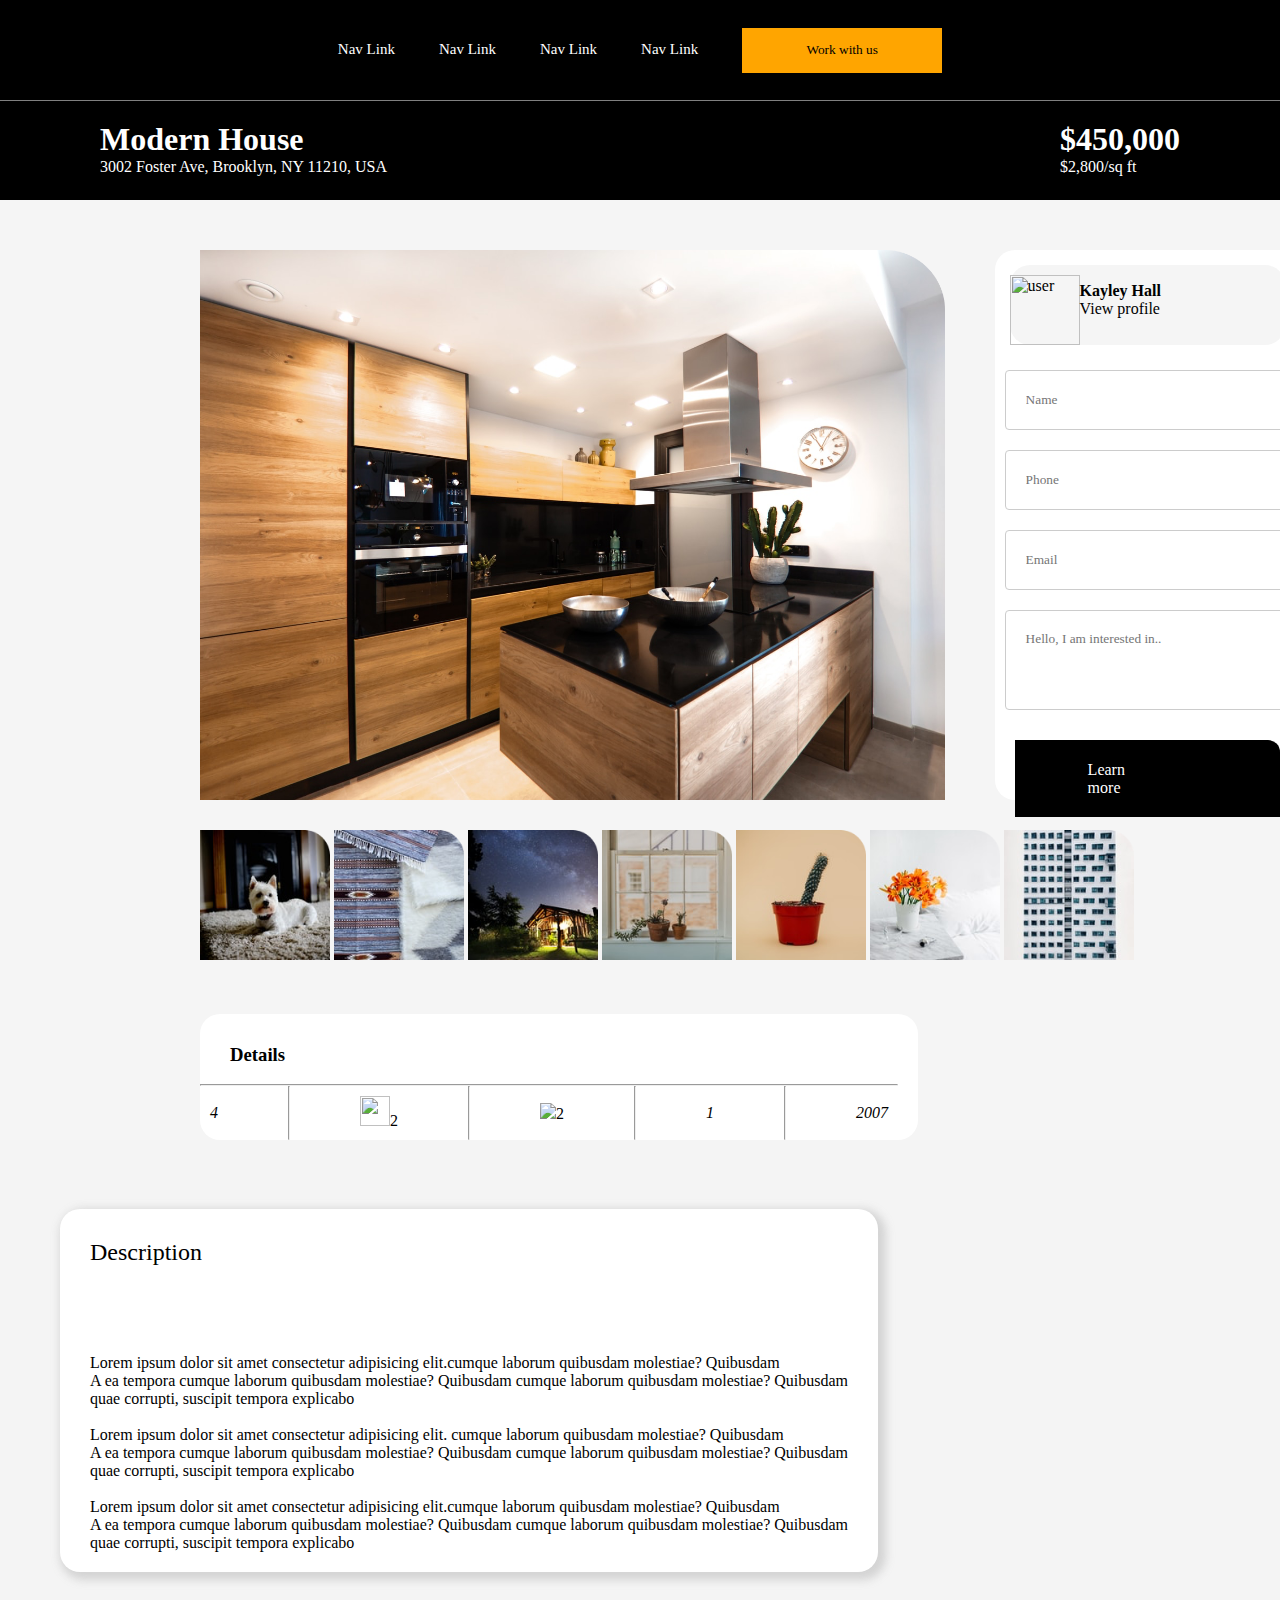
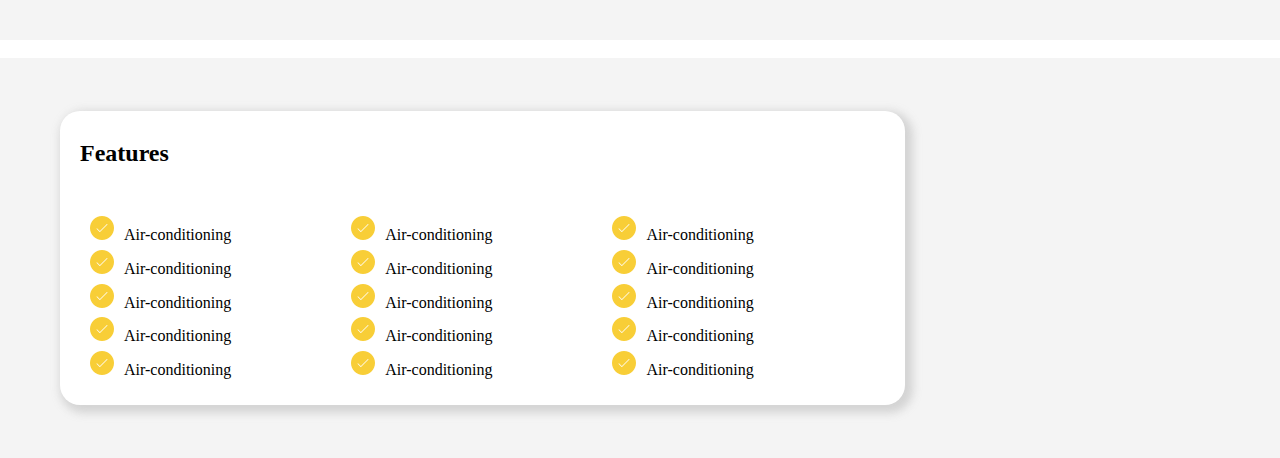
==== commit 3a7fda28: "Add lists with bulletings to a section of page 2" ====
--- a/movers.html
+++ b/movers.html
@@ -112,48 +112,96 @@
     </div>
 
 
-<!--pg2section4-->
-    <section class="explanation">
-    <div class="theory">
-      <h2>
-        Description
-      </h2>
-    
-      <br>
-    
-      <div class="filler">
-        Lorem ipsum dolor sit amet consectetur adipisicing elit.cumque laborum quibusdam molestiae? Quibusdam
+    <!--pg2section4-->
+    <section class="brief">
+      <div class="desc">
+        <h2>
+          Description
+        </h2>
+
         <br>
-        A ea tempora cumque laborum quibusdam molestiae? Quibusdam cumque laborum quibusdam molestiae? Quibusdam
-        <br>
-        quae corrupti, suscipit tempora explicabo
-    
-        <br>
-    
-        <br>
-    
-        Lorem ipsum dolor sit amet consectetur adipisicing elit. cumque laborum quibusdam molestiae? Quibusdam
-        <br>
-        A ea tempora cumque laborum quibusdam molestiae? Quibusdam cumque laborum quibusdam molestiae? Quibusdam
-        <br>
-        quae corrupti, suscipit tempora explicabo
-    
-        <br>
-    
-        <br>
-    
-        Lorem ipsum dolor sit amet consectetur adipisicing elit.cumque laborum quibusdam molestiae? Quibusdam
-        <br>
-        A ea tempora cumque laborum quibusdam molestiae? Quibusdam cumque laborum quibusdam molestiae? Quibusdam
-        <br>
-        quae corrupti, suscipit tempora explicabo
-    
-    
-      </div>
-    
+
+        <div class="paragraph">
+          Lorem ipsum dolor sit amet consectetur adipisicing elit.cumque laborum quibusdam molestiae? Quibusdam
+          <br>
+          A ea tempora cumque laborum quibusdam molestiae? Quibusdam cumque laborum quibusdam molestiae? Quibusdam
+          <br>
+          quae corrupti, suscipit tempora explicabo
+
+          <br>
+
+          <br>
+
+          Lorem ipsum dolor sit amet consectetur adipisicing elit. cumque laborum quibusdam molestiae? Quibusdam
+          <br>
+          A ea tempora cumque laborum quibusdam molestiae? Quibusdam cumque laborum quibusdam molestiae? Quibusdam
+          <br>
+          quae corrupti, suscipit tempora explicabo
+
+          <br>
+
+          <br>
+
+          Lorem ipsum dolor sit amet consectetur adipisicing elit.cumque laborum quibusdam molestiae? Quibusdam
+          <br>
+          A ea tempora cumque laborum quibusdam molestiae? Quibusdam cumque laborum quibusdam molestiae? Quibusdam
+          <br>
+          quae corrupti, suscipit tempora explicabo
+
+
+        </div>
+
+      </div>
+
+    </section>
+
+
+    <!--pg2section5-->
+
+    <div class="section5">
+      <h2>Features</h2>
     </div>
-    
+
+    <br>
+
+    <section class="features">
+      <div class="lists">
+        <div class="condition">
+          <div>
+            <p><img src="./assets/images/bullet.png">Air-conditioning</p>
+            <p><img src="./assets/images/bullet.png">Air-conditioning</p>
+            <p><img src="./assets/images/bullet.png">Air-conditioning</p>
+            <p><img src="./assets/images/bullet.png">Air-conditioning</p>
+            <p><img src="./assets/images/bullet.png">Air-conditioning</p>
+
+
+          </div>
+
+          <div>
+            <p><img src="./assets/images/bullet.png">Air-conditioning</p>
+            <p><img src="./assets/images/bullet.png">Air-conditioning</p>
+            <p><img src="./assets/images/bullet.png">Air-conditioning</p>
+            <p><img src="./assets/images/bullet.png">Air-conditioning</p>
+            <p><img src="./assets/images/bullet.png">Air-conditioning</p>
+          </div>
+
+          <div>
+            <p><img src="./assets/images/bullet.png">Air-conditioning</p>
+            <p><img src="./assets/images/bullet.png">Air-conditioning</p>
+            <p><img src="./assets/images/bullet.png">Air-conditioning</p>
+            <p><img src="./assets/images/bullet.png">Air-conditioning</p>
+            <p><img src="./assets/images/bullet.png">Air-conditioning</p>
+
+          </div>
+
+        </div>
+
+      </div>
+
     </section>
+
+
+
 
     <!--<section class="pg2section5">
       <div class="section5Dets">
--- a/assets/index.css/styles2.css
+++ b/assets/index.css/styles2.css
@@ -159,14 +159,14 @@
 
 /* pg2section4 */
 
-section.explanation {
+section.brief {
   display: flex;
   height: 500px;
   align-items: center;
   background: rgba(204, 204, 204, 0.21);
 }
 
-.theory {
+.desc{
   margin-left: 60px;
   background: #fff;
   padding: 30px 30px 20px 30px;
@@ -174,15 +174,52 @@
   box-shadow: rgb(204 204 204 / 80%) 4px 4px 8px 4px;
 }
 
-.theory h2 {
+.desc h2 {
   font-weight: lighter;
 }
 
-.filler {
+.paragraph {
   padding-top: 70px;
 }
 
-.featheader {
+/* pg2section5 */
+
+.section5 {
+  position: absolute;
+  padding-top: 100px;
+  margin-left: 80px;
+}
+
+section.features {
+  display: flex;
+  align-items: center;
+  height: 400px;
+  background: rgba(204, 204, 204, 0.21);
+}
+
+.lists {
+  background: #fff;
+  padding: 105px 151px 20px 30px;
+  border-radius: 20px;
+  margin-left: 60px;
+  box-shadow: rgb(204 204 204 / 80%) 4px 4px 8px 4px;
+}
+
+.condition {
+  display: flex;
+  line-height: 1.8;
+  gap: 120px;
+}
+
+.condition img {
+  padding-right: 10px;
+}
+
+/* pg2section6 */
+
+
+
+/* .featheader { 
   position: absolute;
   padding-top: 100px;
   margin-left: 80px;
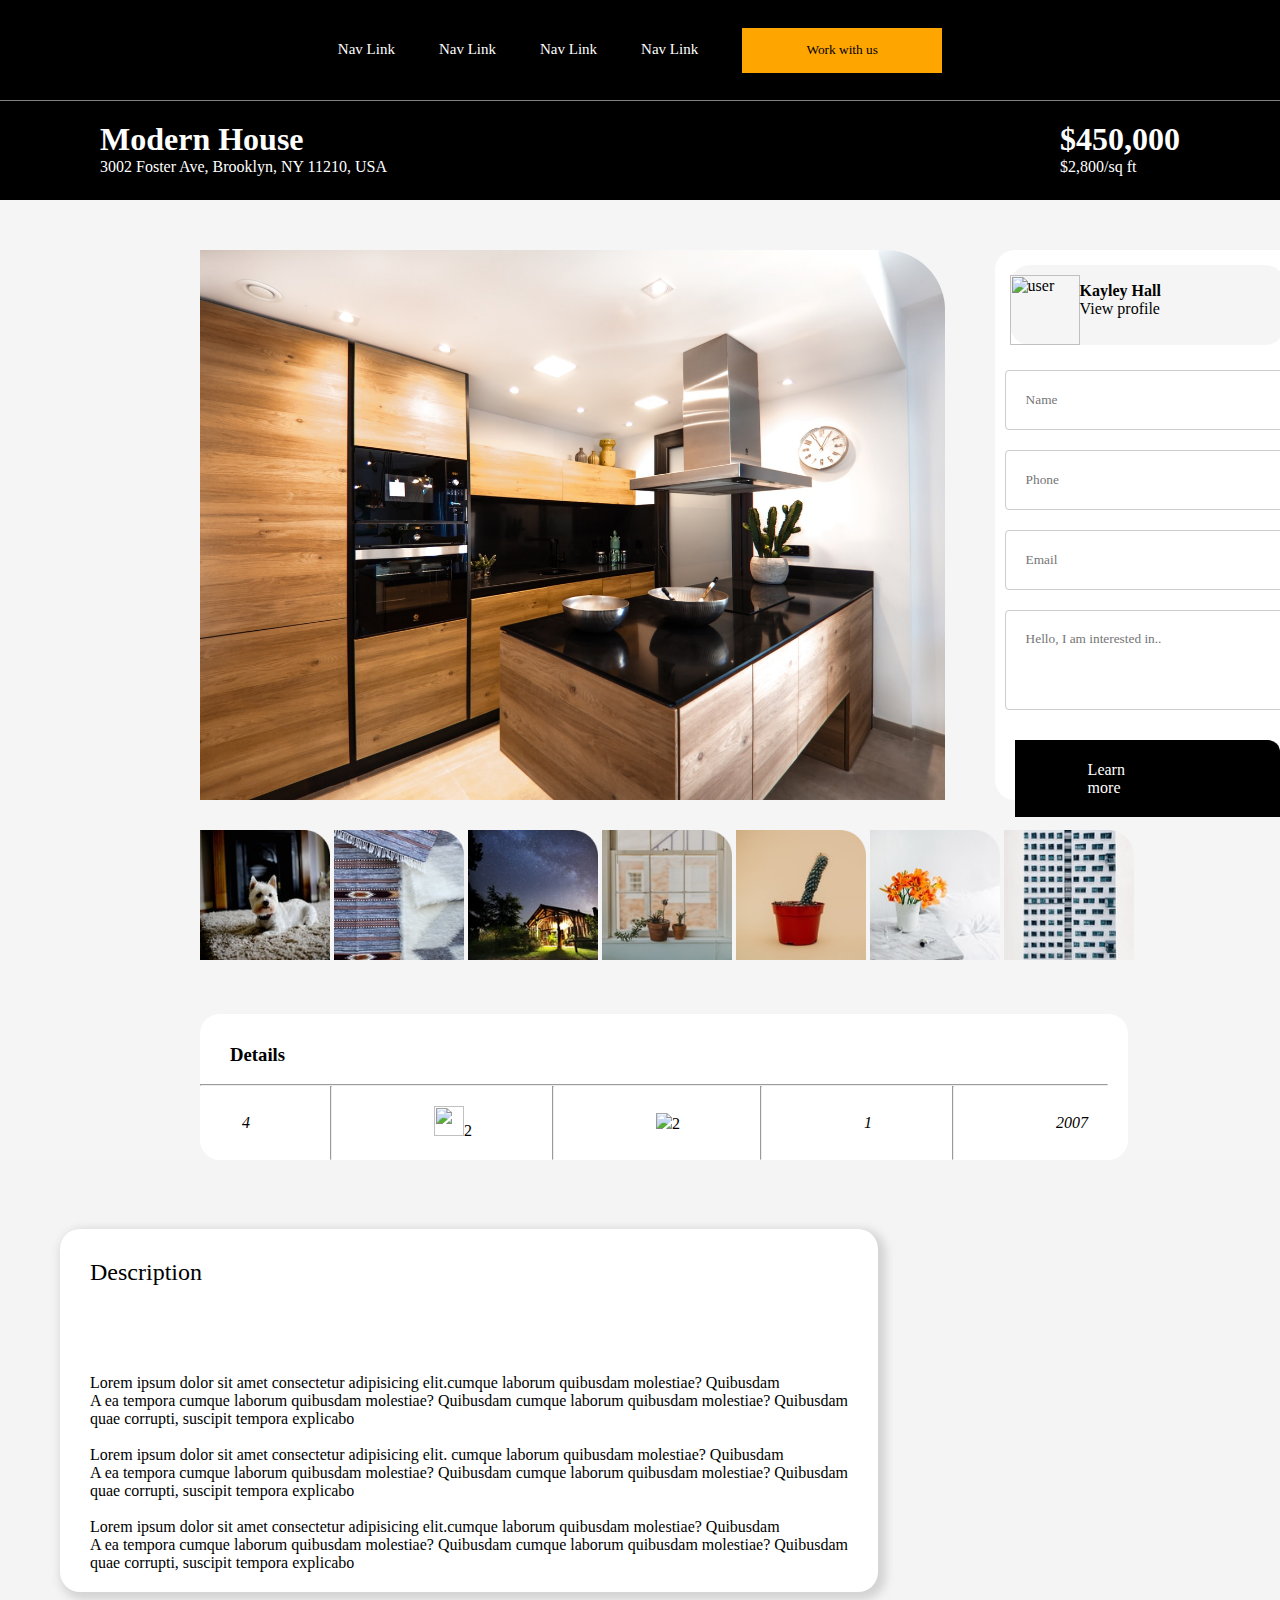
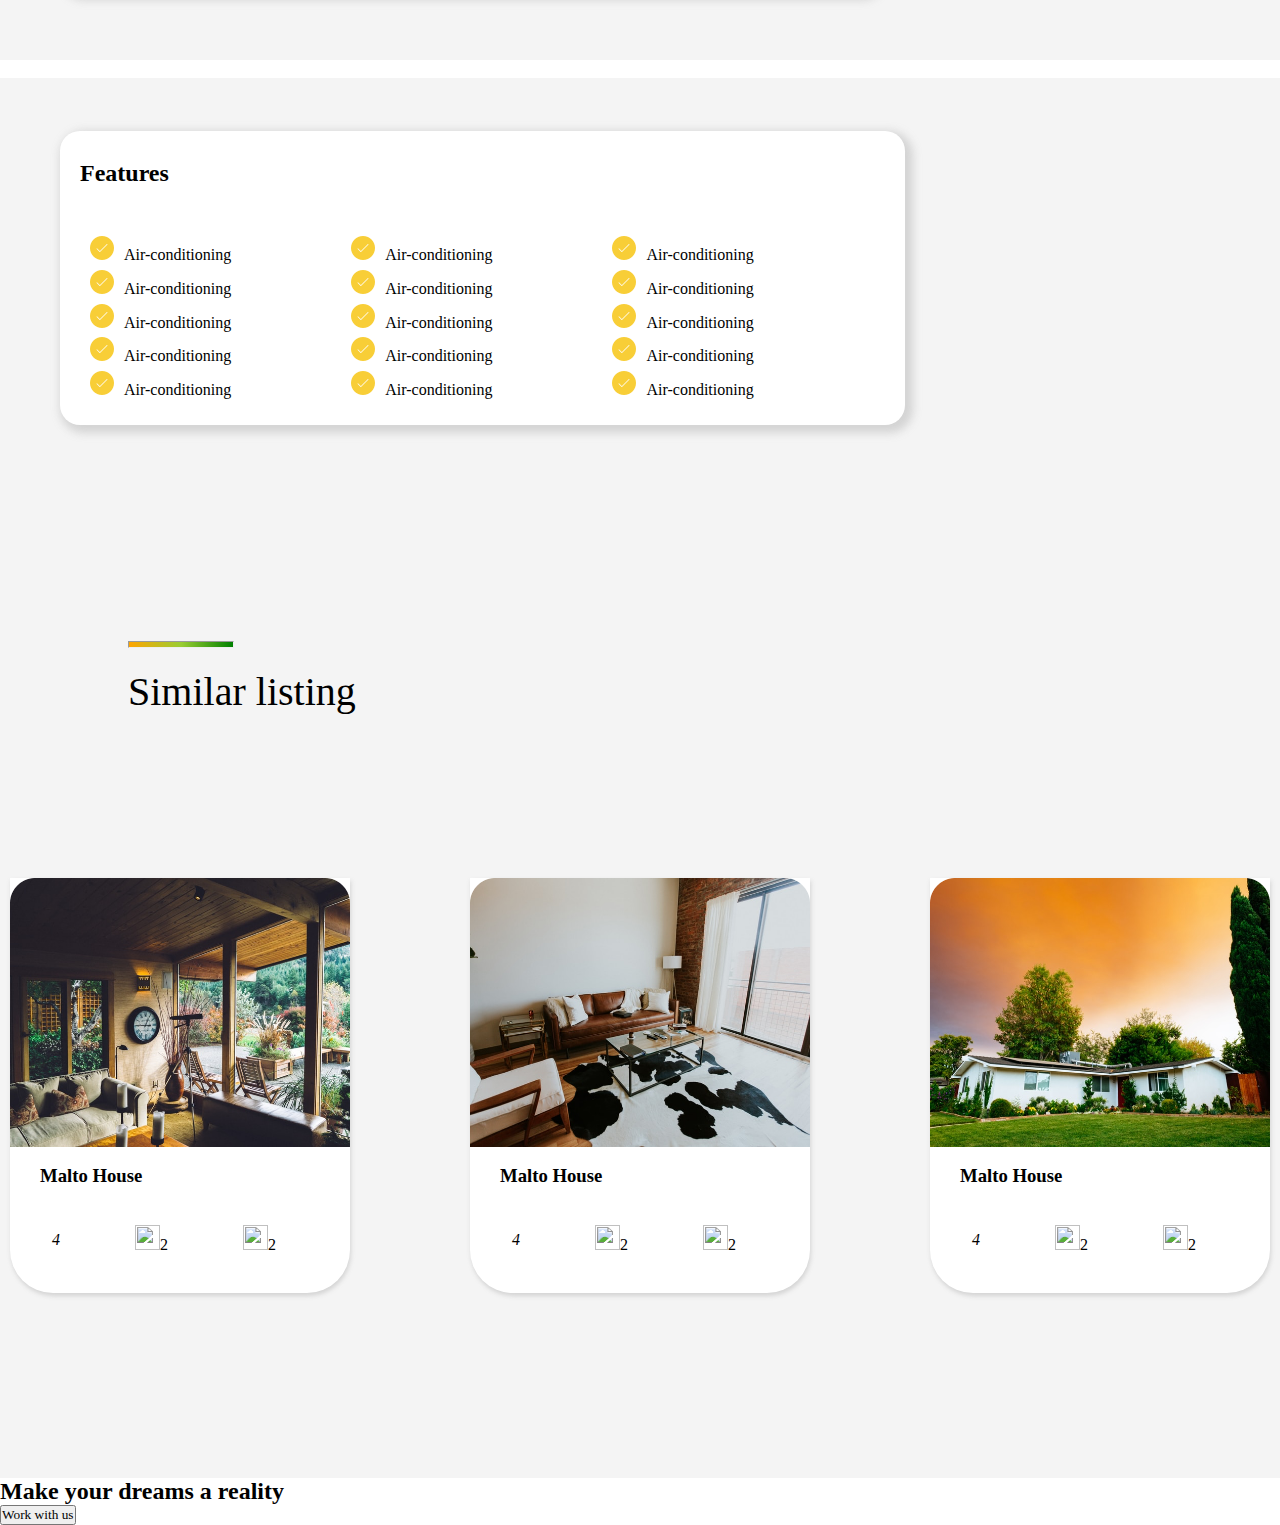
==== commit dac0fa1d: "Insert more images into the page" ====
--- a/movers.html
+++ b/movers.html
@@ -201,62 +201,54 @@
     </section>
 
 
-
-
-    <!--<section class="pg2section5">
-      <div class="section5Dets">
-        <div class="feature">
-          <h3>Feature</h3>
-
-        </div>
-        <div class="list1">
-          <ul>
-            <li>All conditioning</li>
-            <li>All conditioning</li>
-            <li>All conditioning</li>
-            <li>All conditioning</li>
-            <li>All conditioning</li>
-          </ul>
-        </div>
-        <div class="list2">
-          <ul>
-            <li>All conditioning</li>
-            <li>All conditioning</li>
-            <li>All conditioning</li>
-            <li>All conditioning</li>
-            <li>All conditioning</li>
-          </ul>
-        </div>
-        <div class="list3">
-          <ul>
-            <li>All conditioning</li>
-            <li>All conditioning</li>
-            <li>All conditioning</li>
-            <li>All conditioning</li>
-            <li>All conditioning</li>
-          </ul>
-        </div>
-      </div>
-    </section>
-
-
-    <!--pg2Section6
+    <!--pg2Section6-->
     <div class="listings">
       <hr class="line2">
-      <h2>Similar listings</h2>
+      <h2>Similar listing</h2>
     </div>
-
-    <section class="similarListings">
-      <div class="images">
-        <div class="Malto">
-          <img src="./assets/images/Rectangle-7.png" alt="Malto House">
+    
+    <section class="housing">
+      <div class="A-plusmovers">
+        <div class="malto">
+          <img src="./assets/images/Rectangle-7.png" alt="truckmovers">
+        </div>
+        <br>
+    
+        <div class="generalbox">
+    
+          <h3>
+            Malto House
+          </h3>
+    
+          <br>
+          <div class="icons">
+            <div class="box1">
+              <i class="fa-solid fa-car fa-1x"> 4</i>
+            </div>
+            <div class="box2">
+              <img
+                src="https://img.icons8.com/external-glyph-pongsakorn-tan/64/000000/external-bath-furniture-glyph-pongsakorn-tan.png">2
+            </div>
+            <div class="box3">
+              <img src="https://img.icons8.com/ios-glyphs/30/000000/hashtag-large.png">2
+            </div>
+    
+          </div>
+        </div>
+    
+      </div>
+    
+    
+      <div class="A-plusmovers">
+        <div class="malto">
+          <img src="./assets/images/Rectangle-8.png" alt="truckmovers">
         </div>
         <br>
         <div class="generalbox">
           <h3>
             Malto House
           </h3>
-
+    
           <br>
           <div class="icons">
             <div class="box1">
@@ -269,23 +261,26 @@
             <div class="box3">
               <img src="https://img.icons8.com/ios-glyphs/30/000000/hashtag-large.png">2
             </div>
-
-          </div>
-        </div>
-
-      </div>
-
-
-      <div class="images">
-        <div class="Malto">
-          <img src="./assets/images/Rectangle-8.png" alt="Malto House">
+    
+          </div>
+    
+        </div>
+    
+      </div>
+    
+    
+      <div class="A-plusmovers">
+        <div class="malto">
+          <img src="./assets/images/Rectangle-9.png" alt="truckmovers">
         </div>
         <br>
+    
         <div class="generalbox">
+    
           <h3>
             Malto House
           </h3>
-
+    
           <br>
           <div class="icons">
             <div class="box1">
@@ -298,107 +293,33 @@
             <div class="box3">
               <img src="https://img.icons8.com/ios-glyphs/30/000000/hashtag-large.png">2
             </div>
-
-          </div>
-
-        </div>
-
-        <div class="images">
-          <div class="Malto">
-
-            <img src="./assets/images/Rectangle-9.png" alt="Malto House">
-          </div>
-          <br>
-          <div class="generalbox">
-            <h3>
-              Malto House
-            </h3>
-
-            <br>
-            <div class="icons">
-              <div class="box1">
-                <i class="fa-solid fa-car fa-1x"> 4</i>
-              </div>
-              <div class="box2">
-                <img
-                  src="https://img.icons8.com/external-glyph-pongsakorn-tan/64/000000/external-bath-furniture-glyph-pongsakorn-tan.png">2
-              </div>
-              <div class="box3">
-                <img src="https://img.icons8.com/ios-glyphs/30/000000/hashtag-large.png">2
-              </div>
-
-            </div>
-
-          </div>
-
-          <div class="images">
-            <div class="Malto">
-
-              <img src="./assets/images/Rectangle-10.png" alt="Malto House">
-            </div>
-            <br>
-            <div class="generalbox">
-              <h3>
-                Malto House
-              </h3>
-
-              <br>
-              <div class="icons">
-                <div class="box1">
-                  <i class="fa-solid fa-car fa-1x"> 4</i>
-                </div>
-                <div class="box2">
-                  <img
-                    src="https://img.icons8.com/external-glyph-pongsakorn-tan/64/000000/external-bath-furniture-glyph-pongsakorn-tan.png">2
-                </div>
-                <div class="box3">
-                  <img src="https://img.icons8.com/ios-glyphs/30/000000/hashtag-large.png">2
-                </div>
-
-              </div>
-
-            </div>
+    
+          </div>
+    
+        </div>
+    
+      </div>
+    
     </section>
-
-
-    <footer>
-      <div class="sect_a">
-        <p class="footer_p">Move at a tap of <span class="orange_footer_text">a button</span> </p>
-      </div>
-      <div class="footer_flex_items">
-        <!--<div class="icons">
-          icons
-        </div>
-        <div class="link_list_1">
-          <ul>
-            <li class="heading">Column Heading</li>
-            <li>Link goes here</li>
-            <li>Link goes here</li>
-            <li>link goes here</li>
-            <li>Link goes here</li>
-          </ul>
-        </div>
-        <div class="link_list_1">
-          <ul>
-            <li class="heading">Column Heading</li>
-            <li>Link goes here</li>
-            <li>Link goes here</li>
-            <li>link goes here</li>
-            <li>Link goes here</li>
-          </ul>
-        </div>
-        <div class="link_list_1">
-          <ul>
-            <li class="heading">Column Heading</li>
-            <li>Link goes here</li>
-            <li>Link goes here</li>
-            <li>link goes here</li>
-            <li>Link goes here</li>
-          </ul>
-        </div>
-      </div>
-    </footer>-->
-
+    
+    
+    <section class="footer">
+      <h2>
+        Make your dreams <span>a reality</span>
+      </h2>
+    
+      <div class="btnsubmit">
+        <button class="navlink">Work with us<i class="fa-solid fa-arrow-right"></i></button>
+      </div>
+    
+    </section>
+
+    <!--footerSection-->
+      
+
+
+
+    
   </body>
 
 
--- a/assets/index.css/styles2.css
+++ b/assets/index.css/styles2.css
@@ -217,7 +217,80 @@
 
 /* pg2section6 */
 
-
+.listings {
+  display: flex;
+  flex-direction: column;
+  height: 400px;
+  justify-content: center;
+  background: rgba(204, 204, 204, 0.21);
+  padding-left: 10%;
+}
+
+hr.line2 {
+  width: 9%;
+  height: 5px;
+  background-image: linear-gradient(to right, orange, yellowgreen, green);
+}
+
+.listings h2 {
+  font-weight: lighter;
+  font-size: 40px;
+  padding-top: 20px;
+}
+
+.box2 img {
+  width: 25px;
+}
+
+.box3 img {
+  width: 25px;
+}
+
+.malto img {
+  width: 340px;
+}
+
+
+.icons {
+  display: flex;
+  gap: 5px;
+}
+
+section.housing {
+  display: flex;
+  justify-content: center;
+  background: #cccccc36;
+  height: 600px;
+  gap: 120px;
+
+}
+
+
+.box1 {
+  padding: 20px 20px 20px 42px;
+}
+
+.box2 {
+  padding: 20px 20px 20px 50px;
+}
+
+.box3 {
+  padding: 20px 20px 20px 50px;
+}
+
+.A-plusmovers {
+  background: #fff;
+  height: 415px;
+  border-bottom-left-radius: 43px;
+  border-bottom-right-radius: 43px;
+  box-shadow: 1px 3px 4px 0px #cccc;
+}
+
+.generalbox2 h3 {
+  padding-left: 20px;
+  font-size: 20px;
+  font-weight: lighter;
+}
 
 /* .featheader { 
   position: absolute;
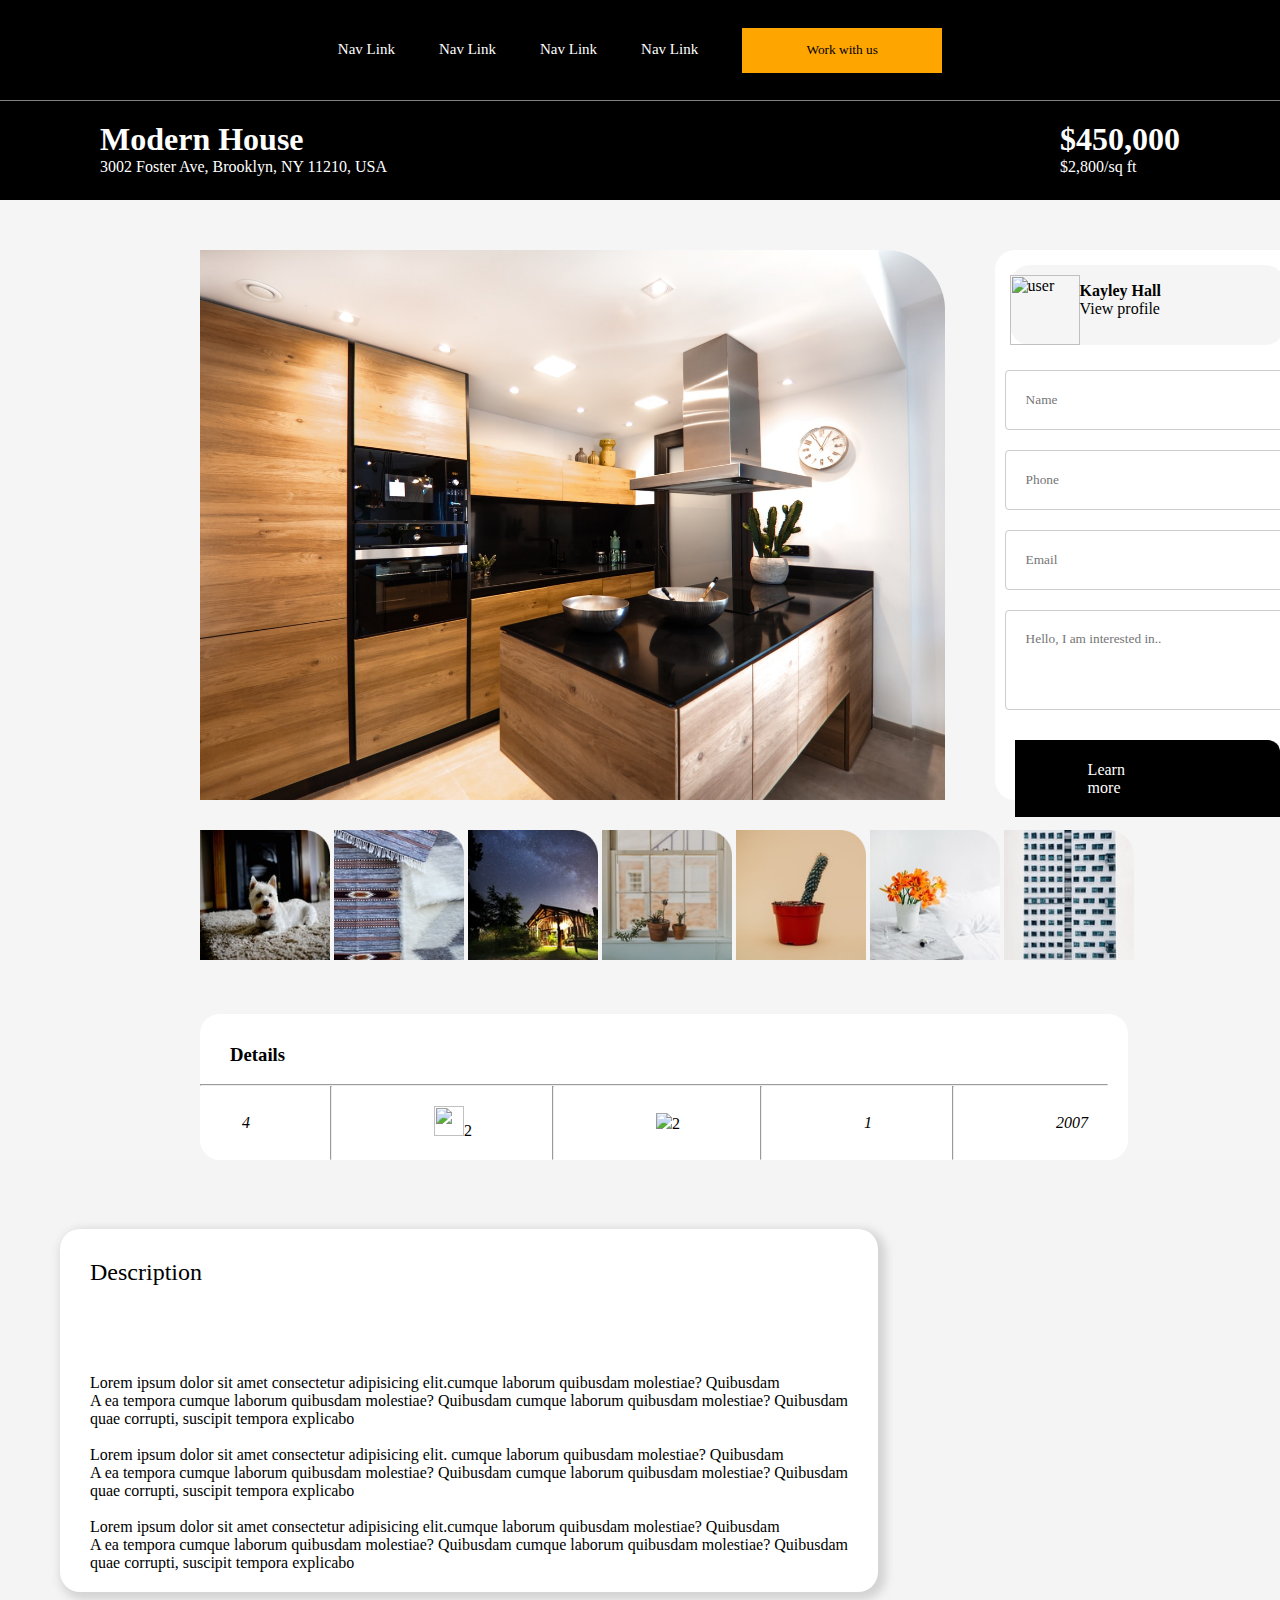
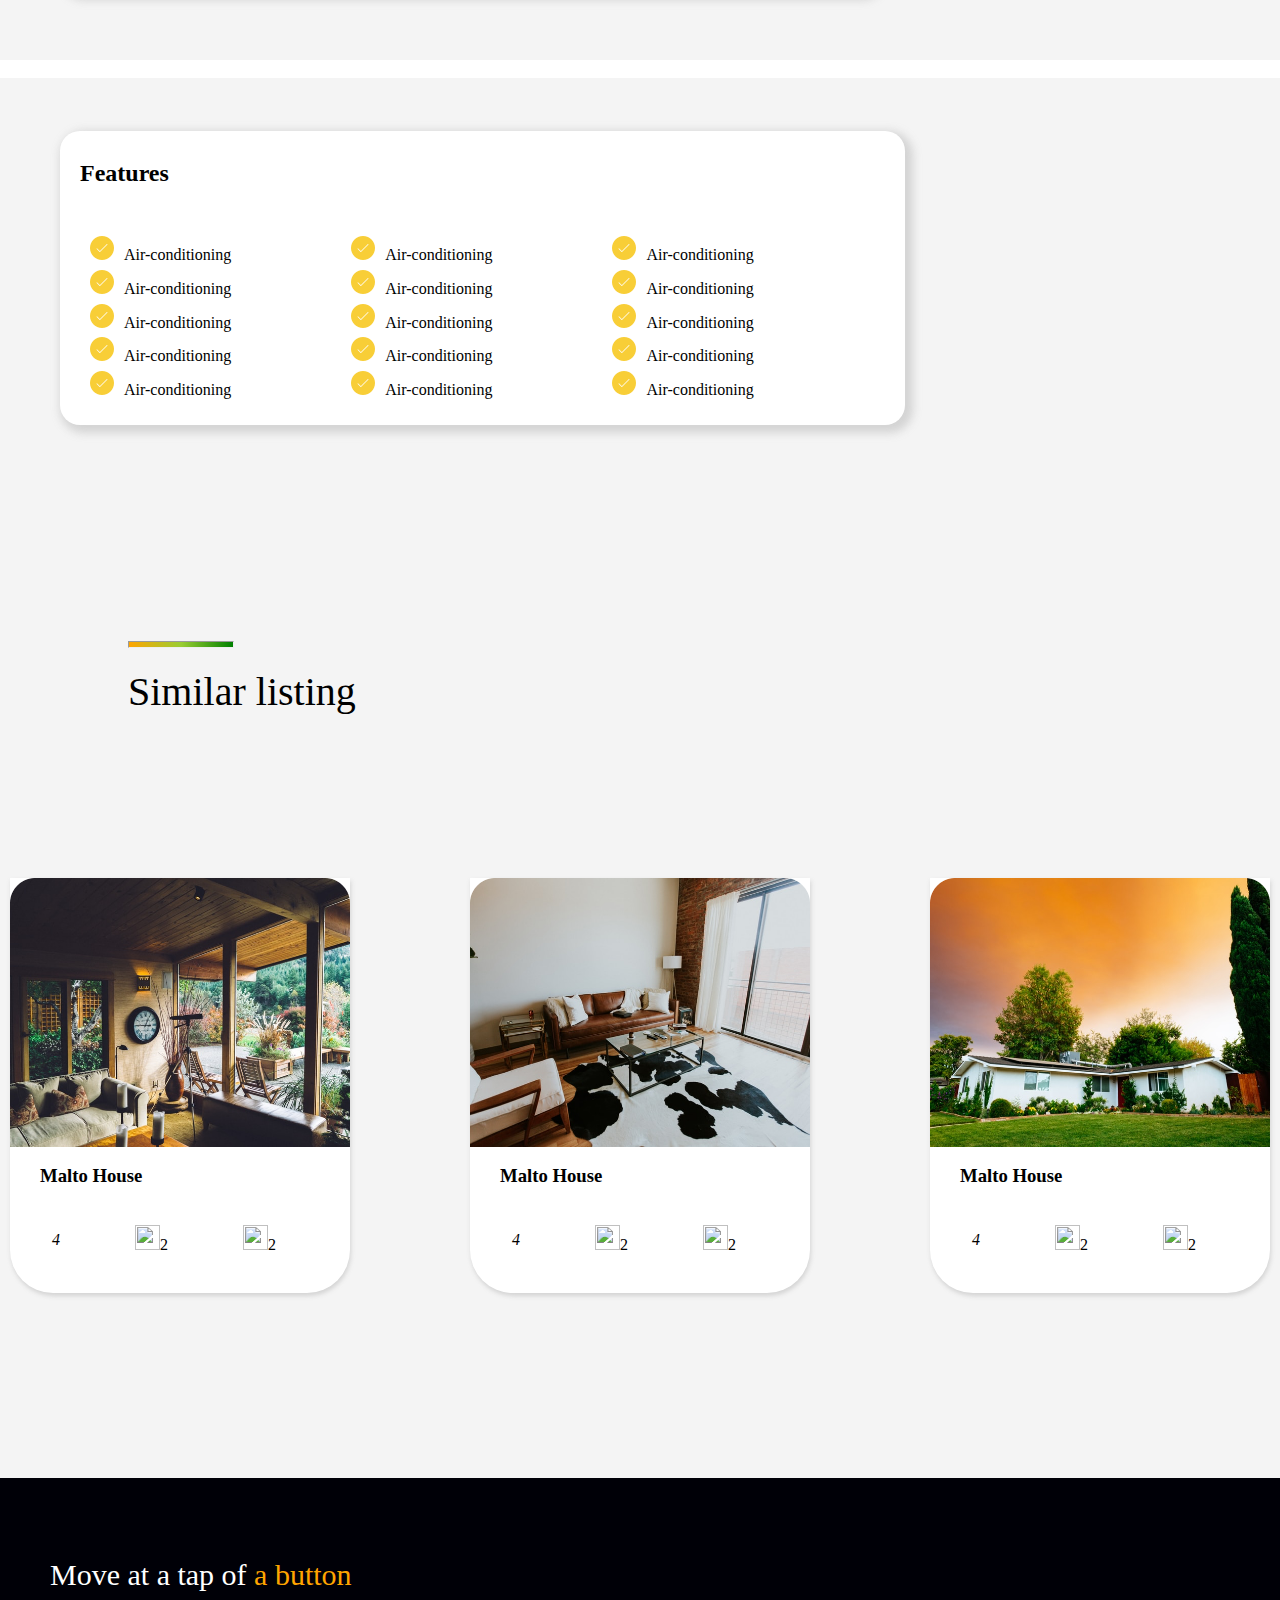
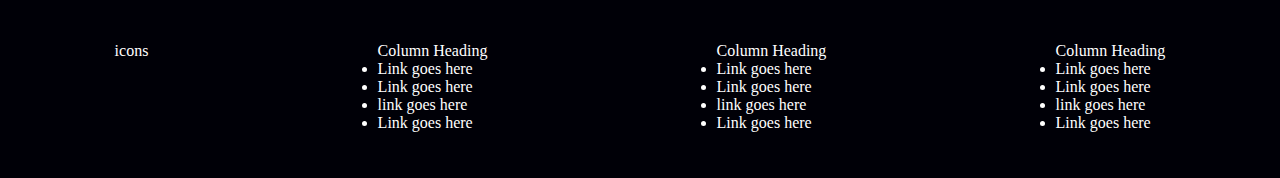
==== commit ba94eab4: "Insert the footer" ====
--- a/movers.html
+++ b/movers.html
@@ -302,21 +302,45 @@
     
     </section>
     
-    
-    <section class="footer">
-      <h2>
-        Make your dreams <span>a reality</span>
-      </h2>
-    
-      <div class="btnsubmit">
-        <button class="navlink">Work with us<i class="fa-solid fa-arrow-right"></i></button>
-      </div>
-    
-    </section>
-
     <!--footerSection-->
-      
-
+
+    <footer>
+      <div class="sect_a">
+        <p class="footer_p">Move at a tap of <span class="orange_footer_text">a button</span> </p>
+      </div>
+      <div class="footer_flex_items">
+        <div class="icons">
+          icons
+        </div>
+        <div class="link_list_1">
+          <ul>
+            <li class="heading">Column Heading</li>
+            <li>Link goes here</li>
+            <li>Link goes here</li>
+            <li>link goes here</li>
+            <li>Link goes here</li>
+          </ul>
+        </div>
+        <div class="link_list_1">
+          <ul>
+            <li class="heading">Column Heading</li>
+            <li>Link goes here</li>
+            <li>Link goes here</li>
+            <li>link goes here</li>
+            <li>Link goes here</li>
+          </ul>
+        </div>
+        <div class="link_list_1">
+          <ul>
+            <li class="heading">Column Heading</li>
+            <li>Link goes here</li>
+            <li>Link goes here</li>
+            <li>link goes here</li>
+            <li>Link goes here</li>
+          </ul>
+        </div>
+      </div>
+    </footer>
 
 
     
--- a/assets/index.css/styles2.css
+++ b/assets/index.css/styles2.css
@@ -166,7 +166,7 @@
   background: rgba(204, 204, 204, 0.21);
 }
 
-.desc{
+.desc {
   margin-left: 60px;
   background: #fff;
   padding: 30px 30px 20px 30px;
@@ -292,160 +292,9 @@
   font-weight: lighter;
 }
 
-/* .featheader { 
-  position: absolute;
-  padding-top: 100px;
-  margin-left: 80px;
-}
-/* .pg2section4 {  
-  border: 1px solid blue;
-  padding: 10px;
-  margin: 10px;
-}
-
-.section4Dets {
-  border: 1px solid yellow;
-  padding-top: 10px;
-  padding-bottom: 10px;
-  margin-top: 10px;
-  margin-bottom: 10px;
-}
-
-.desc1 {
-  border: 1px solid purple;
-  margin-top: 10px;
-  margin-bottom: 10px;
-}
-
-.paragraph {
-  border: 1px solid green;
-  padding-top: 10px;
-  padding-bottom: 10px;
-  padding-left: 10px;
-}
-
-.pg2section5 {
-  border: 1px solid brown;
-  padding: 20px;
-  display: flex;
-  justify-content: space-between;
-}
-
-.section5Dets {
-  border: 1px solid yellow;
-  padding: 10px;
-  justify-content: space-between;
-  display: inline-block;
-}
-
-.feature {
-  border: 1px solid purple;
-  padding: 10px;
-
-}
-
-.list1 {
-  border: 1px solid red;
-  flex-direction: row;
-  padding-top: 10px;
-  margin: 10px;
-}
-
-.list2 {
-  border: 1px solid red;
-  flex-direction: row;
-  padding-top: 10px;
-  margin: 10px;
-}
-
-.list3 {
-  border: 1px solid red;
-  flex-direction: row;
-  padding-top: 10px;
-  margin: 10px;
-}
-
-.listings {
-  display: flex;
-  flex-direction: row;
-  height: 200px;
-  justify-content: center;
-  background: rgba(204, 204, 204, 0.21);
-  padding-left: 10%;
-}
-
-hr.line2 {
-  width: 9%;
-  height: 5px;
-  background-image: linear-gradient(to right, orange, yellowgreen, green);
-}
-
-.listings h2 {
-  font-weight: lighter;
-  font-size: 40px;
-  padding-top: 20px;
-}
-
-.box1 img {
-  width: 25px;
-}
-
-.box2 img {
-  width: 25px;
-}
-
-.box3 img {
-  width: 25px;
-}
-
-.Malto img {
-  width: 300px;
-}
-
-
-.icons {
-  display: flex;
-  gap: 5px;
-}
-
-.similarListings {
-  display: flex;
-  justify-content: center;
-  background: #cccccc36;
-  height: 350px;
-  gap: 10px;
-  border: 2px solid red;
-}
-
-
-.box1 {
-  padding: 20px 20px 20px 42px;
-}
-
-.box2 {
-  padding: 20px 20px 20px 50px;
-}
-
-.box3 {
-  padding: 20px 20px 20px 50px;
-}
-
-.images {
-  background: #fff;
-  height: 300px;
-  border-bottom-left-radius: 43px;
-  border-bottom-right-radius: 43px;
-  box-shadow: 1px 3px 4px 0px #cccc;
-}
-
-h3 {
-  padding-left: 20px;
-  font-size: 20px;
-  font-weight: lighter;
-}
-
-
-/* footer { 
+/* footer */
+
+footer {
   background-color: rgb(0, 0, 7);
   height: 300px;
 }
